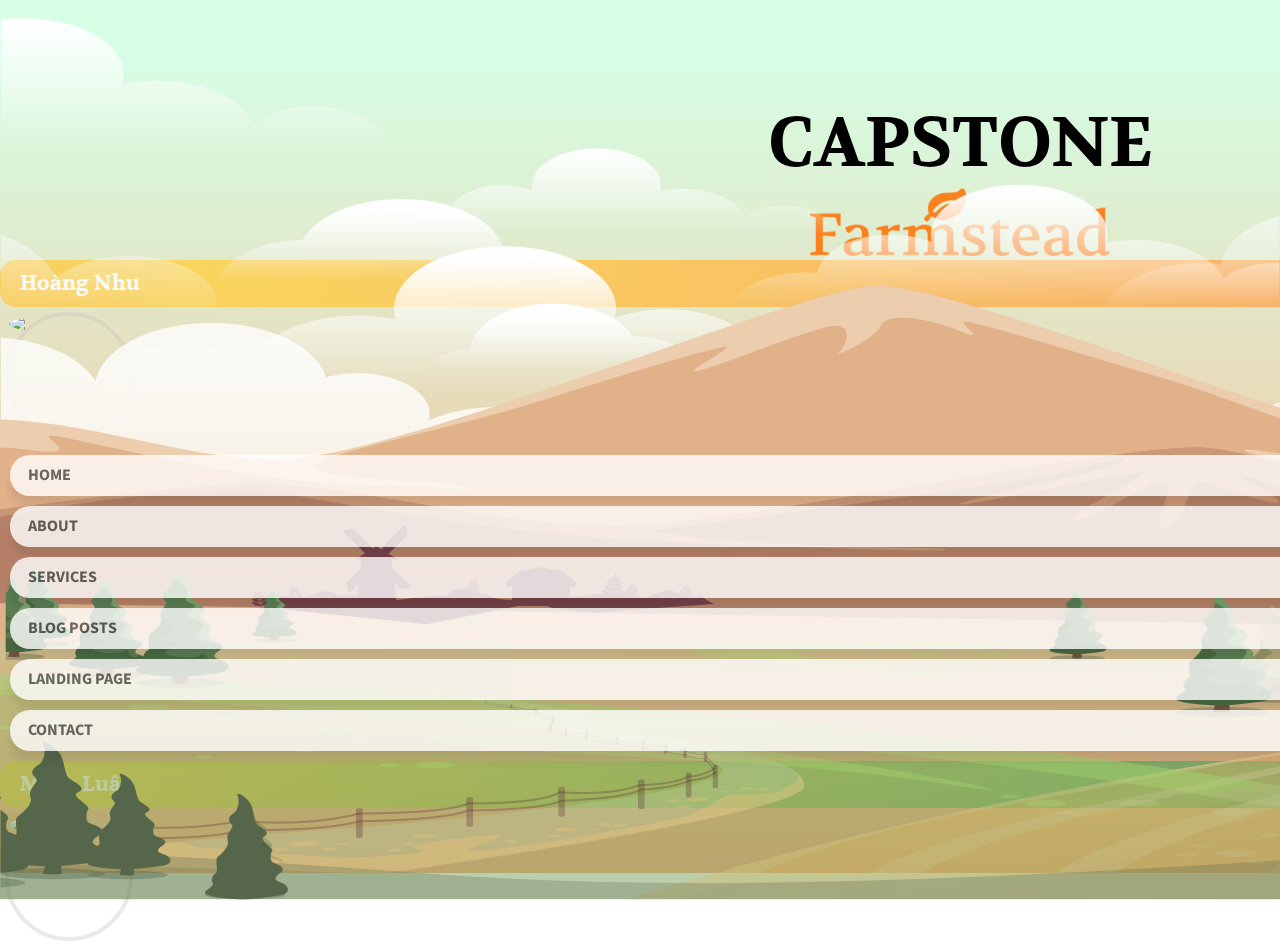
==== index.html @ 267157c0 "add js blog_post" ====
<!DOCTYPE html>
<html lang="en">
  <head>
    <meta charset="UTF-8" />
    <meta http-equiv="X-UA-Compatible" content="IE=edge" />
    <meta name="viewport" content="width=device-width, initial-scale=1.0" />
    <title>farmStead CapStone</title>
    <!-- CSS LIBRARY -->
    <link rel="preconnect" href="https://fonts.googleapis.com" />
    <link rel="preconnect" href="https://fonts.gstatic.com" crossorigin />
    <link
      href="https://fonts.googleapis.com/css2?family=Source+Sans+Pro:wght@300;400;600;700;900&family=Volkhov:ital,wght@0,400;0,700;1,400;1,700&display=swap"
      rel="stylesheet"
    />
    <link
      href="https://fonts.googleapis.com/css2?family=Source+Sans+Pro:wght@300;400;600;700;900&family=Volkhov:ital,wght@0,400;0,700;1,400;1,700&display=swap"
      rel="stylesheet"
    />
    <link
      rel="stylesheet"
      href="https://cdnjs.cloudflare.com/ajax/libs/animate.css/4.1.1/animate.min.css"
    />
    <link
      href="https://cdn.jsdelivr.net/npm/bootstrap@5.1.3/dist/css/bootstrap.min.css"
      rel="stylesheet"
      integrity="sha384-1BmE4kWBq78iYhFldvKuhfTAU6auU8tT94WrHftjDbrCEXSU1oBoqyl2QvZ6jIW3"
      crossorigin="anonymous"
    />
    <link
      rel="stylesheet"
      href="https://cdnjs.cloudflare.com/ajax/libs/font-awesome/6.1.1/css/all.min.css"
    />
    <!--END CSS LIBRARY -->
    <!-- CSS SRC -->
    <link rel="stylesheet" href="./src/css/base.css" />
    <link rel="stylesheet" href="./src/css/animate.css" />
    <link rel="stylesheet" href="./src/css/page_css/index.css" /> 
    <!--END CSS SRC -->
  </head>

  <body>
    <div class="body__background">
      <img
        class="welcome_grass animate__animated animate__fadeInUp"
        src="./src/img/welcome-page/grass.png"
        alt=""
      />
      <img
        class="welcome_tree animate__animated animate__fadeInUp animate__delay-1s"
        src="./src/img/welcome-page/tree.png"
        alt=""
      />
      <img
        class="welcome_farm_windmill"
        src="./src/img/welcome-page/farm_windmill.png"
        alt=""
      />
      <img
        class="welcome_windmill_fan"
        src="./src/img/welcome-page/windmill_fan.png"
        alt=""
      />
      <img
        class="welcome_mountain animate__animated animate__fadeInUp animate__delay-1s"
        src="./src/img/welcome-page/mountain.png"
        alt=""
      />
      <img
        class="welcome_cloud_left"
        src="./src/img/welcome-page/cloud_left.png"
        alt=""
      />
      <img
        class="welcome_cloud_right"
        src="./src/img/welcome-page/cloud_right.png"
        alt=""
      />

      <div class="container container_welcome">
        <div class="title_welcome">
          <h1 class="text-success">CAPSTONE</h1>
          <img src="./src/img/farmstead_logo.png" alt="" width="300px" />
        </div>
      </div>
      <div class="content_creator">
        <div
          class="container d-flex justify-content-between align-content-center mt-5"
        >
          <div class="nhu_content_creator text-center">
            <h3>Hoàng Nhu</h3>
            <a href="https://www.facebook.com/TranHoangNhu1997/" class="circle">
              <img
                height="120"
                width="120"
                src="https://scontent.fsgn5-15.fna.fbcdn.net/v/t39.30808-1/281866183_2297735823701368_128631764419676793_n.jpg?stp=dst-jpg_p200x200&_nc_cat=111&ccb=1-7&_nc_sid=7206a8&_nc_ohc=5z90SJsRF08AX_Wp9VA&_nc_ht=scontent.fsgn5-15.fna&oh=00_AT83RjmLSuMyftQarzC0eayEMrL19-7dZuslKWHy_wCPkQ&oe=62C7583B"
                alt="Hoang Nhu"
              />
            </a>
          </div>

          <div class="nav_FarmStead">
            <ul class="wrapper d-inline-flex list-unstyled pt-5 mt-3">
              <li class="icon create_by_nhu">
                <span class="tooltip">Created by nhu</span>
                <span><a href="./src/page/home.html">HOME</a></span>
              </li>
              <li class="icon create_by_nhu">
                <span class="tooltip">Created by nhu</span>
                <span><a href="./src/page/about.html">ABOUT</a></span>
              </li>
              <li class="icon create_by_nhu">
                <span class="tooltip">Created by nhu</span>
                <span><a href="./src/page/services.html">SERVICES</a></span>
              </li>
              <li class="icon create_by_luan">
                <span class="tooltip fixtooltip">Created by Luan</span>
                <span><a href="./src/page/blog_posts.html">BLOG POSTS</a></span>
              </li>
              <li class="icon create_by_luan">
                <span class="tooltip fixtooltip">Created by Luan</span>
                <span
                  ><a href="./src/page/landing_page.html">LANDING PAGE</a></span
                >
              </li>
              <li class="icon create_by_luan">
                <span class="tooltip">Created by Luan</span>
                <span><a href="./src/page/contact.html">CONTACT</a></span>
              </li>
            </ul>
          </div>
          <div class="luan_content_creator text-center">
            <h3>Minh Luân</h3>
            <a
              href="https://www.facebook.com/thanhthien.thattha/"
              class="circle"
            >
              <img
                height="120"
                width="120"
                src="https://img.nhandan.com.vn/Files/Images/2020/07/26/giai_ba_dong_vat-1595747791210.jpg"
                alt="Minh Luan"
              />
            </a>
          </div>
        </div>
      </div>
    </div>
  </body>
</html>
---- src/css/base.css ----
* {
  margin: 0;
  padding: 0;
  box-sizing: border-box;
}
h1,
h2,
h3,
h4,
h5 {
  font-family: "Volkhov", serif;
}

p,
a {
  font-family: "Source Sans Pro", sans-serif;
}
a{
  text-decoration: none;
}
.small-title {
  color: #fb811e;
  font-size: 22px;
}
.large-title {
  font-size: 40px;
  line-height: 50px;
  font-weight: 600;
  color: #060606;
}
.p-paragraph {
  font-size: 17px;
  line-height: 27px;
  color: #707070;
}
.btn-style {
  font-size: 16px;
  line-height: 26px;
  text-transform: uppercase;
  padding: 12px 30px;
  font-weight: 600;
  background: #fb811e;
  border: none;
  color: #fff;
  border-radius: 30px;
}
.btn-style:hover {
  background: #009f4d;
  color: #ffffff;
}
.img-responsive {
  max-width: 100%;
  display: block;
  border-radius: 8px;
  width: 100%;
}
---- src/css/page_css/index.css ----
/* BACKGROUND-ANIMATION */
body
{
  overflow: hidden;
}
.body__background {
  background: url(../../img/welcome-page/bg-gradient.png);
  background-repeat: no-repeat;
  background-size: cover;
  width: 1920px;
  height: 97vh;
  z-index: 1;
}
.welcome_grass,
.welcome_tree,
.welcome_farm_windmill,
.welcome_windmill_fan,
.welcome_mountain,
.welcome_cloud_left,
.welcome_cloud_right {
  position: absolute;
}
.welcome_grass {
  left: 0vh;
  bottom: 0;
  z-index: 3;
}
.welcome_tree {
  left: 0;
  bottom: 0;
  z-index: 7;
  width: 1920px;
}
.welcome_farm_windmill {
  left: 251px;
  bottom: 270px;
  z-index: 6;
}
.welcome_windmill_fan {
  left: 343px;
  bottom: 307px;
  z-index: 5;
  animation: spin 1.5s linear infinite;
  animation-delay: 2s;
}
.welcome_mountain {
  left: 0;
  bottom: 221px;
  z-index: 3;
}
.welcome_cloud_left {
  left: 0;
  bottom: 146px;
  z-index: 2;
  animation: cloud_left 3s linear infinite;
  animation-delay: 2s;
}
.welcome_cloud_right {
  right: 0;
  bottom: 96px;
  z-index: 2;
  animation: cloud_right 3s linear infinite;
  animation-delay: 2s;
}
/* END-BACKGROUND-ANIMATION */
.container_welcome {
  padding-top: 50px;
  z-index: 9;
}
.title_welcome {
  width: 90%;
  margin: 0 auto;
  text-align: center;
  padding-top: 50px;
}
.title_welcome h1 {
  font-weight: 800;
  font-size: 70px;
}
/* CONTENT-CREATOR */
.nhu_content_creator,
.luan_content_creator {
  z-index: 10;
}
.content_creator h3 {
  color: #111222;
  font-size: 1.3em;
  font-weight: 900;
  padding: 10px 20px;
  color: #fff;
  border-radius: 15px;
  opacity: 0.8;
}
.content_creator .nhu_content_creator h3 {
  background-image: radial-gradient(
    circle farthest-corner at 10% 20%,
    rgba(255, 209, 67, 1) 0%,
    rgba(255, 145, 83, 1) 90%
  );
}
.content_creator .luan_content_creator h3 {
  background-image: linear-gradient(132deg, #f4d03f 0%, #16a085 100%);
}
.content_creator a {
  color: RoyalBlue;
  font-weight: normal;
  text-decoration: none;
}
.content_creator a:hover {
  color: CornflowerBlue;
}

/* Circle Avatar Styles */

.content_creator .circle {
  line-height: 0; /* remove line-height */
  display: inline-block; /* circle wraps image */
  margin: 5px;
  border: 4px solid rgba(200, 200, 200, 0.4);
  border-radius: 50%; /* relative value */
  /*box-shadow: 0px 0px 5px rgba(0,0,0,0.4);*/
  transition: linear 0.25s;
  height: 128px;
  width: 128px;
}
.content_creator .circle img {
  border-radius: 50%; /* relative value for
				   adjustable image size */
}
.content_creator .circle:hover {
  transition: ease-out 0.2s;
  border: 4px solid rgba(0, 0, 0, 0.2);
  transition: ease-out 0.2s;
  background-color: #d9afd9;
  background-image: linear-gradient(0deg, #d9afd9 0%, #97d9e1 100%);
  opacity: 0.9;
}
/* End Circle Avatar Styles */
/* END-CONTENT-CREATOR */
.content_creator a.circle {
  color: transparent;
}
/* NAV-FARMSTEAD */
.nav_FarmStead .wrapper li {
  z-index: 10;
  font-family: 'Source Sans Pro', sans-serif;
}
.wrapper .icon {
  position: relative;
  background: #ffffff;
  border-radius: 20px;
  padding: 8px 18px;
  margin: 10px;
  font-size: 16px;
  opacity: .8;
  line-height: 25px;
  box-shadow: 0 10px 10px rgba(0, 0, 0, 0.1);
  cursor: pointer;
  transition: all 0.2s cubic-bezier(0.68, -0.55, 0.265, 1.55);
}
.wrapper .icon a{
 text-decoration: none;
 font-weight: bold;
 color: rgb(81, 81, 81);
}
.wrapper .tooltip {
  position: absolute;
  top: 0;
  left: -10%;
  width: auto;
  font-size: 16px;
  background: #ffffff;
  color: #ffffff;
  padding: 7px 20px;
  box-shadow: 0 10px 10px rgba(0, 0, 0, 0.1);
  opacity: 0;
  pointer-events: none;
  transition: all 0.3s cubic-bezier(0.68, -0.55, 0.265, 1.55);
}

.wrapper .tooltip::before {
  position: absolute;
  content: "";
  height: 10px;
  width: 10px;
  background: #ffffff;
  bottom: -5px;
  left: 50%;
  transform: translate(-50%) rotate(45deg);
  transition: all 0.3s cubic-bezier(0.68, -0.55, 0.265, 1.55);
}

.wrapper .icon:hover .tooltip {
  top: -70px;
  opacity: 1;
  visibility: visible;
  pointer-events: auto;
  border-radius: 10px;
}
.wrapper .icon:hover span,
.wrapper .icon:hover .tooltip {
  text-shadow: 0px -1px 0px rgba(0, 0, 0, 0.1);
}

.wrapper .create_by_nhu:hover,
.wrapper .create_by_nhu:hover a,
.wrapper .create_by_nhu:hover .tooltip,
.wrapper .create_by_nhu:hover .tooltip::before {
  background-image: radial-gradient(
  circle farthest-corner at 10% 20%,
  rgba(255, 209, 67, 1) 0%,
  rgba(255, 145, 83, 1) 90%
);
  color: #ffffff;
}

.wrapper .create_by_luan:hover,
.wrapper .create_by_luan:hover a,
.wrapper .create_by_luan:hover .tooltip,
.wrapper .create_by_luan:hover .tooltip::before {
  background-image: linear-gradient(132deg, #f4d03f 0%, #16a085 100%);
  color: #ffffff;
}
/* END-NAV-FARMSTEAD */
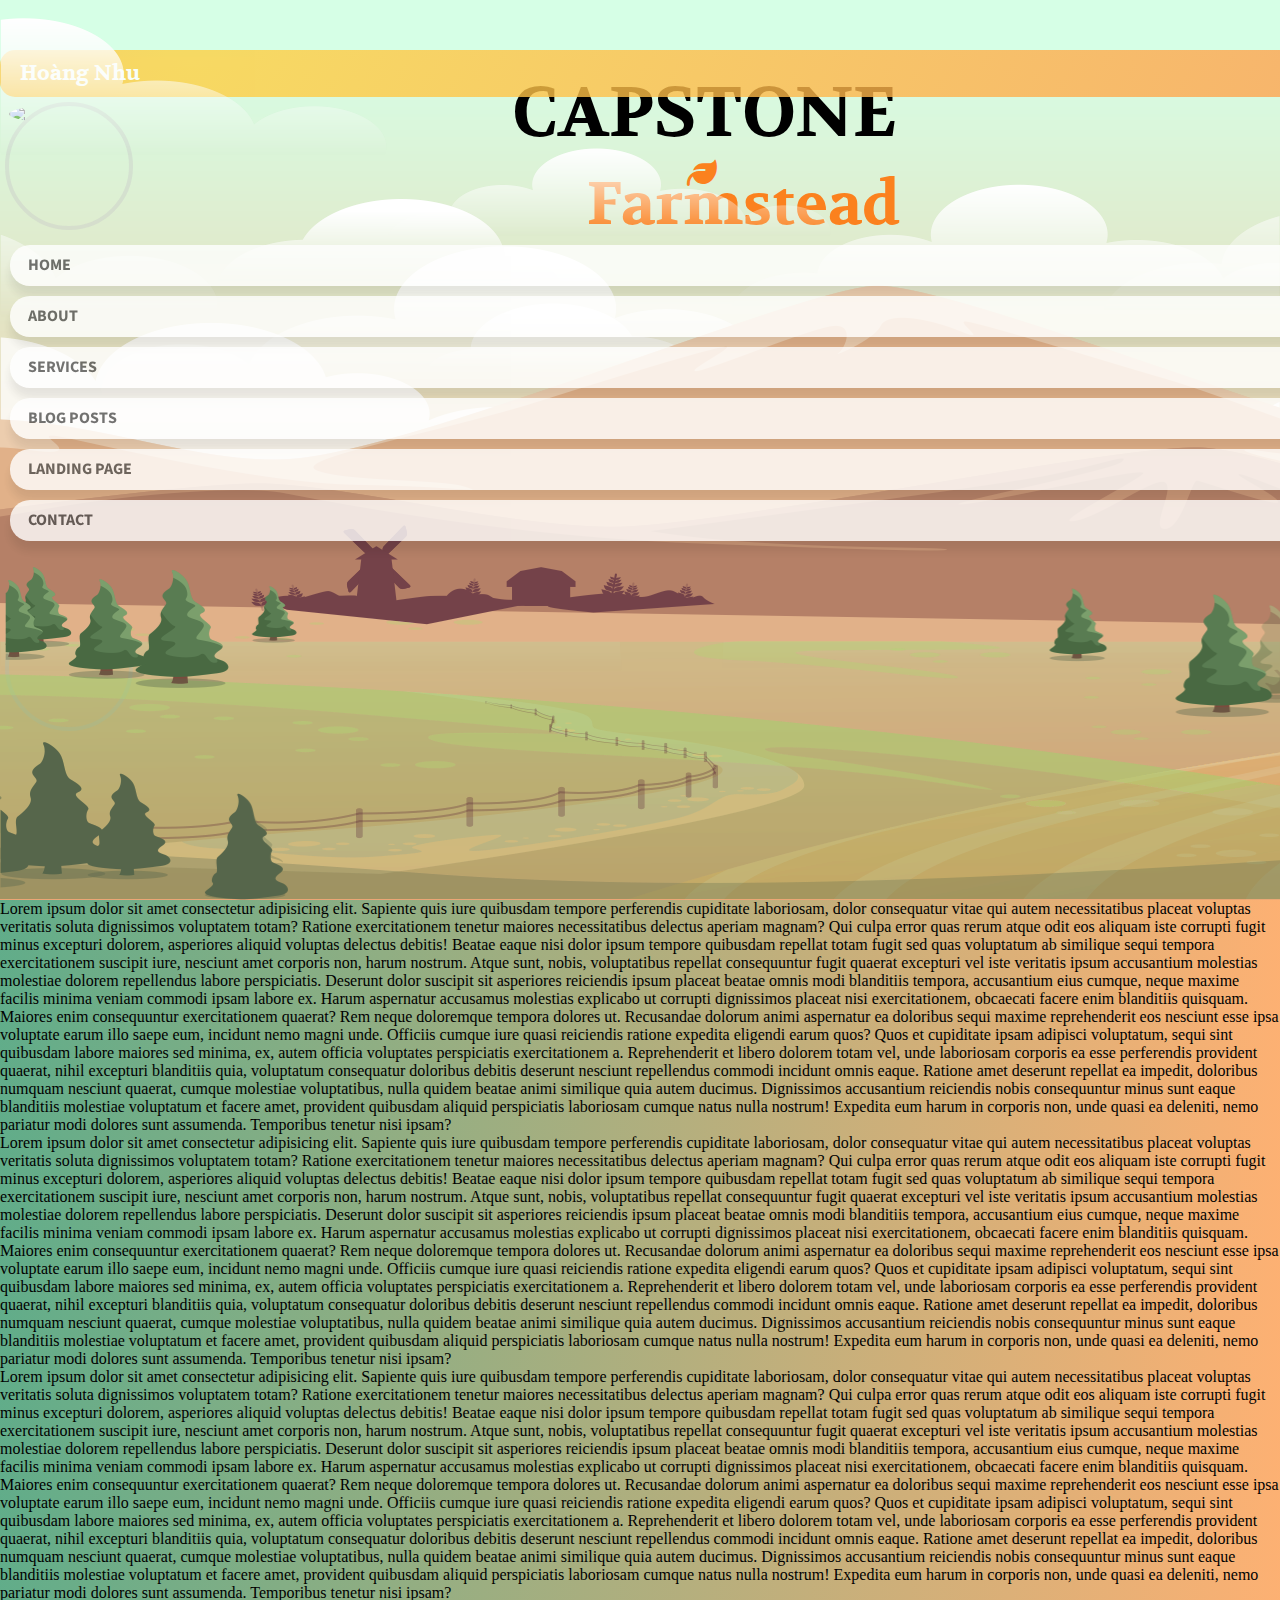
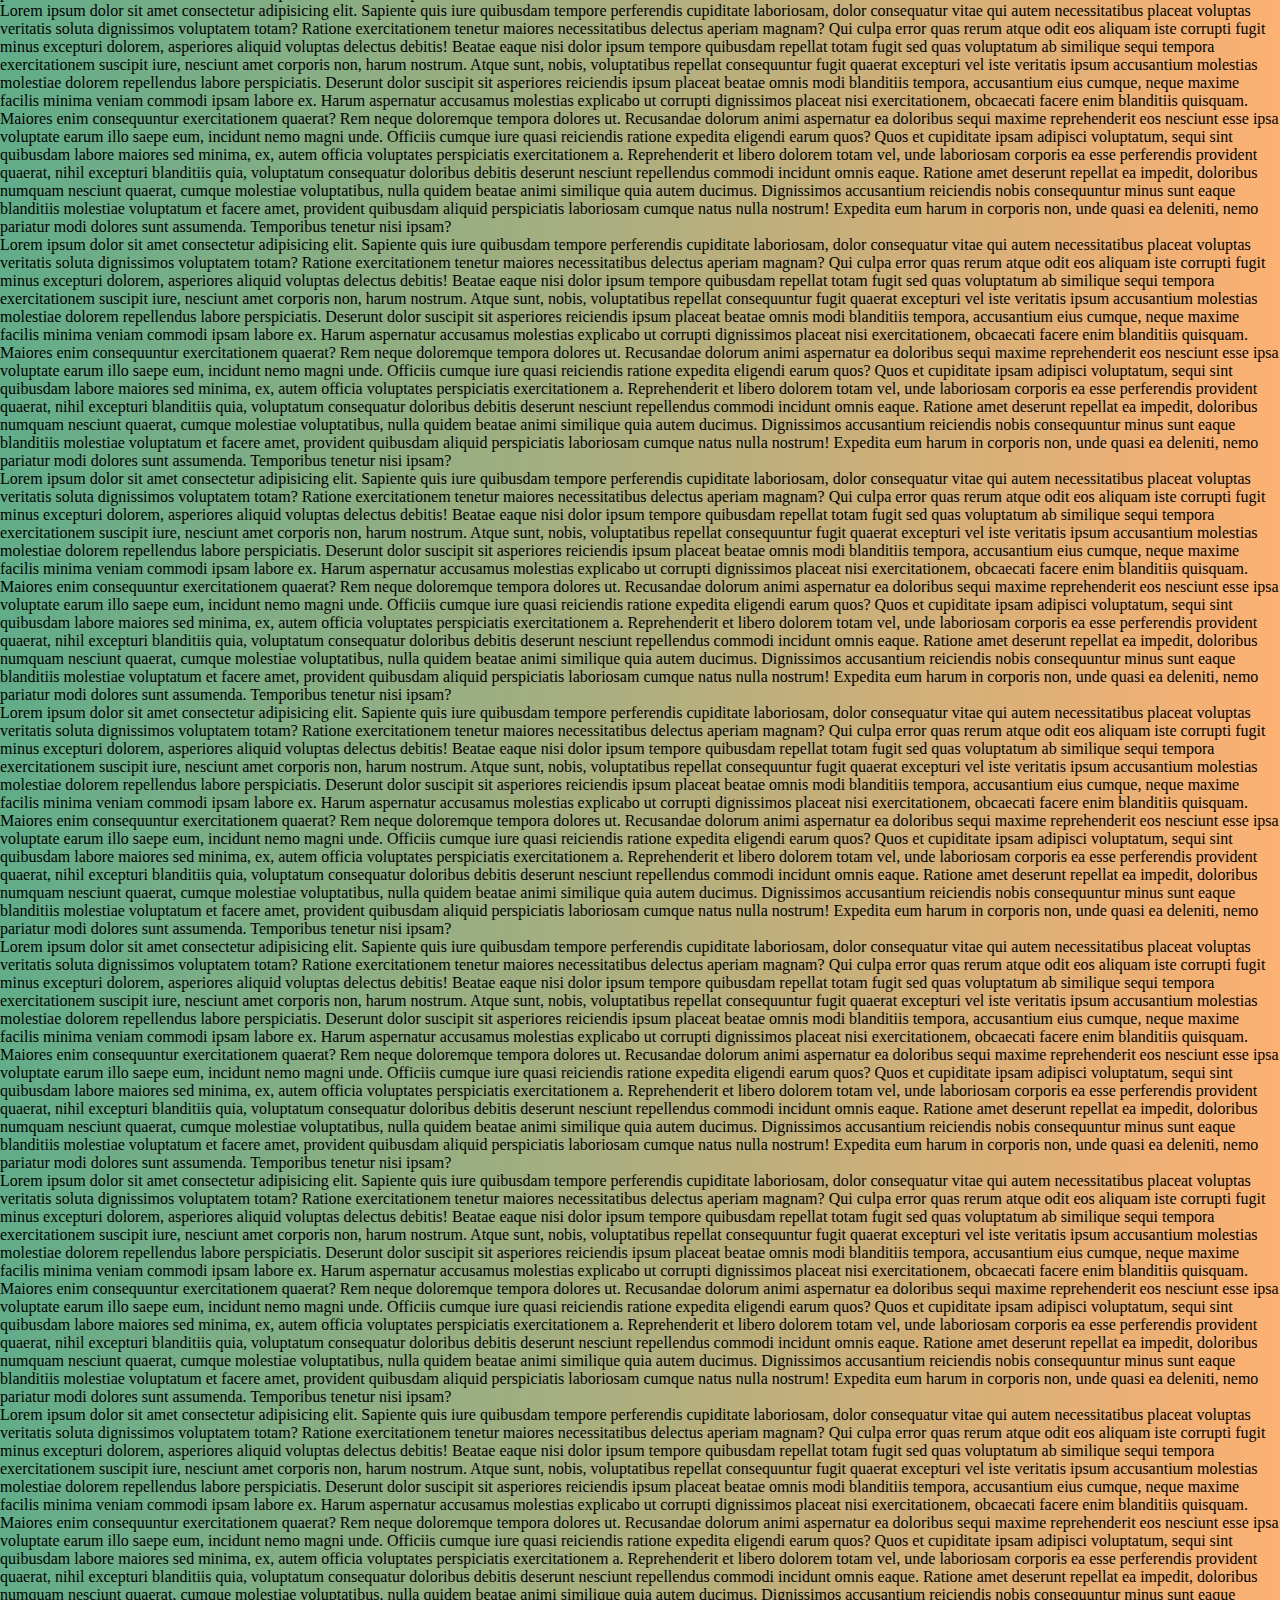
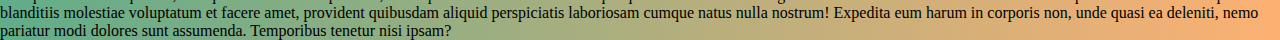
==== commit 2d4ab1fd: "code animation index" ====
--- a/index.html
+++ b/index.html
@@ -1,149 +1,353 @@
 <!DOCTYPE html>
 <html lang="en">
-  <head>
-    <meta charset="UTF-8" />
-    <meta http-equiv="X-UA-Compatible" content="IE=edge" />
-    <meta name="viewport" content="width=device-width, initial-scale=1.0" />
-    <title>farmStead CapStone</title>
-    <!-- CSS LIBRARY -->
-    <link rel="preconnect" href="https://fonts.googleapis.com" />
-    <link rel="preconnect" href="https://fonts.gstatic.com" crossorigin />
-    <link
-      href="https://fonts.googleapis.com/css2?family=Source+Sans+Pro:wght@300;400;600;700;900&family=Volkhov:ital,wght@0,400;0,700;1,400;1,700&display=swap"
-      rel="stylesheet"
-    />
-    <link
-      href="https://fonts.googleapis.com/css2?family=Source+Sans+Pro:wght@300;400;600;700;900&family=Volkhov:ital,wght@0,400;0,700;1,400;1,700&display=swap"
-      rel="stylesheet"
-    />
-    <link
-      rel="stylesheet"
-      href="https://cdnjs.cloudflare.com/ajax/libs/animate.css/4.1.1/animate.min.css"
-    />
-    <link
-      href="https://cdn.jsdelivr.net/npm/bootstrap@5.1.3/dist/css/bootstrap.min.css"
-      rel="stylesheet"
-      integrity="sha384-1BmE4kWBq78iYhFldvKuhfTAU6auU8tT94WrHftjDbrCEXSU1oBoqyl2QvZ6jIW3"
-      crossorigin="anonymous"
-    />
-    <link
-      rel="stylesheet"
-      href="https://cdnjs.cloudflare.com/ajax/libs/font-awesome/6.1.1/css/all.min.css"
-    />
-    <!--END CSS LIBRARY -->
-    <!-- CSS SRC -->
-    <link rel="stylesheet" href="./src/css/base.css" />
-    <link rel="stylesheet" href="./src/css/animate.css" />
-    <link rel="stylesheet" href="./src/css/page_css/index.css" /> 
-    <!--END CSS SRC -->
-  </head>
-
-  <body>
-    <div class="body__background">
-      <img
-        class="welcome_grass animate__animated animate__fadeInUp"
-        src="./src/img/welcome-page/grass.png"
-        alt=""
-      />
-      <img
-        class="welcome_tree animate__animated animate__fadeInUp animate__delay-1s"
-        src="./src/img/welcome-page/tree.png"
-        alt=""
-      />
-      <img
-        class="welcome_farm_windmill"
-        src="./src/img/welcome-page/farm_windmill.png"
-        alt=""
-      />
-      <img
-        class="welcome_windmill_fan"
-        src="./src/img/welcome-page/windmill_fan.png"
-        alt=""
-      />
-      <img
-        class="welcome_mountain animate__animated animate__fadeInUp animate__delay-1s"
-        src="./src/img/welcome-page/mountain.png"
-        alt=""
-      />
-      <img
-        class="welcome_cloud_left"
-        src="./src/img/welcome-page/cloud_left.png"
-        alt=""
-      />
-      <img
-        class="welcome_cloud_right"
-        src="./src/img/welcome-page/cloud_right.png"
-        alt=""
-      />
-
-      <div class="container container_welcome">
-        <div class="title_welcome">
-          <h1 class="text-success">CAPSTONE</h1>
-          <img src="./src/img/farmstead_logo.png" alt="" width="300px" />
+
+<head>
+  <meta charset="UTF-8" />
+  <meta http-equiv="X-UA-Compatible" content="IE=edge" />
+  <meta name="viewport" content="width=device-width, initial-scale=1.0" />
+  <title>farmStead CapStone</title>
+  <!-- CSS LIBRARY -->
+  <link rel="preconnect" href="https://fonts.googleapis.com" />
+  <link rel="preconnect" href="https://fonts.gstatic.com" crossorigin />
+  <link
+    href="https://fonts.googleapis.com/css2?family=Source+Sans+Pro:wght@300;400;600;700;900&family=Volkhov:ital,wght@0,400;0,700;1,400;1,700&display=swap"
+    rel="stylesheet" />
+  <link
+    href="https://fonts.googleapis.com/css2?family=Source+Sans+Pro:wght@300;400;600;700;900&family=Volkhov:ital,wght@0,400;0,700;1,400;1,700&display=swap"
+    rel="stylesheet" />
+  <link rel="stylesheet" href="https://cdnjs.cloudflare.com/ajax/libs/animate.css/4.1.1/animate.min.css" />
+  <link href="https://cdn.jsdelivr.net/npm/bootstrap@5.1.3/dist/css/bootstrap.min.css" rel="stylesheet"
+    integrity="sha384-1BmE4kWBq78iYhFldvKuhfTAU6auU8tT94WrHftjDbrCEXSU1oBoqyl2QvZ6jIW3" crossorigin="anonymous" />
+  <link rel="stylesheet" href="https://cdnjs.cloudflare.com/ajax/libs/font-awesome/6.1.1/css/all.min.css" />
+  <!--END CSS LIBRARY -->
+  <!-- CSS SRC -->
+  <link rel="stylesheet" href="./src/css/base.css" />
+  <link rel="stylesheet" href="./src/css/animate.css" />
+  <link rel="stylesheet" href="./src/css/page_css/index.css" />
+  <!--END CSS SRC -->
+</head>
+
+<body>
+  <div class="body__background">
+    <img class="welcome_grass animate__animated animate__fadeInUp" src="./src/img/welcome-page/grass.png" alt="" />
+    <img class="welcome_tree animate__animated animate__fadeInUp animate__delay-1s"
+      src="./src/img/welcome-page/tree.png" alt="" />
+    <img class="welcome_farm_windmill" src="./src/img/welcome-page/farm_windmill.png" alt="" />
+    <img class="welcome_windmill_fan" src="./src/img/welcome-page/windmill_fan.png" alt="" />
+    <img class="welcome_mountain animate__animated animate__fadeInUp animate__delay-1s"
+      src="./src/img/welcome-page/mountain.png" alt="" />
+    <img class="welcome_cloud_left" src="./src/img/welcome-page/cloud_left.png" alt="" />
+    <img class="welcome_cloud_right" src="./src/img/welcome-page/cloud_right.png" alt="" />
+    <div class="container-fluid">
+      <div class="bird-container bird-container--one">
+        <div class="bird bird--one"></div>
+      </div>
+      
+      <div class="bird-container bird-container--two">
+        <div class="bird bird--two"></div>
+      </div>
+      
+      <div class="bird-container bird-container--three">
+        <div class="bird bird--three"></div>
+      </div>
+      
+      <div class="bird-container bird-container--four">
+        <div class="bird bird--four"></div>
+      </div>
+    </div>
+    <div class="container container_welcome">
+      <div class="title_welcome">
+        <h1 class="text-success">CAPSTONE</h1>
+        <nav class="navbar navbar-expand-lg stroke">
+          <h1>
+            <a class="navbar-brand index-responsive-color d-flex align-items-center"
+              href="https://wp.w3layouts.com/farmstead/">
+              Farmstead <i class="fa fa-leaf" aria-hidden="true"></i> </a>
+          </h1>
+      </div>
+    </div>
+    <div class="content_creator mt-5 pt-5">
+      <div class="container d-flex justify-content-between align-content-center mt-5">
+        <div class="nhu_content_creator text-center">
+          <h3>Hoàng Nhu</h3>
+          <a href="https://www.facebook.com/TranHoangNhu1997/" class="circle">
+            <img height="120" width="120"
+              src="https://scontent.fsgn3-1.fna.fbcdn.net/v/t39.30808-6/281866183_2297735823701368_128631764419676793_n.jpg?_nc_cat=111&ccb=1-7&_nc_sid=09cbfe&_nc_ohc=3ClM0rTJk5sAX9BjRwn&_nc_ht=scontent.fsgn3-1.fna&oh=00_AT_wHp-cDJb-hNVedwatbSl7-VPVDvy_gXyv_Kd_ZMeVRg&oe=62D4527D"
+              alt="Hoang Nhu" />
+          </a>
         </div>
-      </div>
-      <div class="content_creator">
-        <div
-          class="container d-flex justify-content-between align-content-center mt-5"
-        >
-          <div class="nhu_content_creator text-center">
-            <h3>Hoàng Nhu</h3>
-            <a href="https://www.facebook.com/TranHoangNhu1997/" class="circle">
-              <img
-                height="120"
-                width="120"
-                src="https://scontent.fsgn5-15.fna.fbcdn.net/v/t39.30808-1/281866183_2297735823701368_128631764419676793_n.jpg?stp=dst-jpg_p200x200&_nc_cat=111&ccb=1-7&_nc_sid=7206a8&_nc_ohc=5z90SJsRF08AX_Wp9VA&_nc_ht=scontent.fsgn5-15.fna&oh=00_AT83RjmLSuMyftQarzC0eayEMrL19-7dZuslKWHy_wCPkQ&oe=62C7583B"
-                alt="Hoang Nhu"
-              />
-            </a>
-          </div>
-
-          <div class="nav_FarmStead">
-            <ul class="wrapper d-inline-flex list-unstyled pt-5 mt-3">
-              <li class="icon create_by_nhu">
-                <span class="tooltip">Created by nhu</span>
-                <span><a href="./src/page/home.html">HOME</a></span>
-              </li>
-              <li class="icon create_by_nhu">
-                <span class="tooltip">Created by nhu</span>
-                <span><a href="./src/page/about.html">ABOUT</a></span>
-              </li>
-              <li class="icon create_by_nhu">
-                <span class="tooltip">Created by nhu</span>
-                <span><a href="./src/page/services.html">SERVICES</a></span>
-              </li>
-              <li class="icon create_by_luan">
-                <span class="tooltip fixtooltip">Created by Luan</span>
-                <span><a href="./src/page/blog_posts.html">BLOG POSTS</a></span>
-              </li>
-              <li class="icon create_by_luan">
-                <span class="tooltip fixtooltip">Created by Luan</span>
-                <span
-                  ><a href="./src/page/landing_page.html">LANDING PAGE</a></span
-                >
-              </li>
-              <li class="icon create_by_luan">
-                <span class="tooltip">Created by Luan</span>
-                <span><a href="./src/page/contact.html">CONTACT</a></span>
-              </li>
-            </ul>
-          </div>
-          <div class="luan_content_creator text-center">
-            <h3>Minh Luân</h3>
-            <a
-              href="https://www.facebook.com/thanhthien.thattha/"
-              class="circle"
-            >
-              <img
-                height="120"
-                width="120"
-                src="https://img.nhandan.com.vn/Files/Images/2020/07/26/giai_ba_dong_vat-1595747791210.jpg"
-                alt="Minh Luan"
-              />
-            </a>
-          </div>
+
+        <div class="nav_FarmStead">
+          <ul class="wrapper d-inline-flex list-unstyled pt-5 mt-3">
+            <li class="icon create_by_nhu">
+              <span class="tooltip">Created by nhu</span>
+              <span><a href="./src/page/home.html">HOME</a></span>
+            </li>
+            <li class="icon create_by_nhu">
+              <span class="tooltip">Created by nhu</span>
+              <span><a href="./src/page/about.html">ABOUT</a></span>
+            </li>
+            <li class="icon create_by_nhu">
+              <span class="tooltip">Created by nhu</span>
+              <span><a href="./src/page/services.html">SERVICES</a></span>
+            </li>
+            <li class="icon create_by_luan">
+              <span class="tooltip fixtooltip">Created by Luan</span>
+              <span><a href="./src/page/blog_posts.html">BLOG POSTS</a></span>
+            </li>
+            <li class="icon create_by_luan">
+              <span class="tooltip fixtooltip">Created by Luan</span>
+              <span><a href="./src/page/landing_page.html">LANDING PAGE</a></span>
+            </li>
+            <li class="icon create_by_luan">
+              <span class="tooltip">Created by Luan</span>
+              <span><a href="./src/page/contact.html">CONTACT</a></span>
+            </li>
+          </ul>
         </div>
+        <div class="luan_content_creator text-center">
+          <h3>Minh Luân</h3>
+          <a href="https://www.facebook.com/thanhthien.thattha/" class="circle">
+            <img height="120" width="120"
+              src="https://img.nhandan.com.vn/Files/Images/2020/07/26/giai_ba_dong_vat-1595747791210.jpg"
+              alt="Minh Luan" />
+          </a>
+        </div>
       </div>
     </div>
-  </body>
-</html>
+  </div>
+  <div class="container py-5">
+    Lorem ipsum dolor sit amet consectetur adipisicing elit. Sapiente quis iure quibusdam tempore perferendis cupiditate
+    laboriosam, dolor consequatur vitae qui autem necessitatibus placeat voluptas veritatis soluta dignissimos
+    voluptatem totam? Ratione exercitationem tenetur maiores necessitatibus delectus aperiam magnam? Qui culpa error
+    quas rerum atque odit eos aliquam iste corrupti fugit minus excepturi dolorem, asperiores aliquid voluptas delectus
+    debitis! Beatae eaque nisi dolor ipsum tempore quibusdam repellat totam fugit sed quas voluptatum ab similique sequi
+    tempora exercitationem suscipit iure, nesciunt amet corporis non, harum nostrum. Atque sunt, nobis, voluptatibus
+    repellat consequuntur fugit quaerat excepturi vel iste veritatis ipsum accusantium molestias molestiae dolorem
+    repellendus labore perspiciatis. Deserunt dolor suscipit sit asperiores reiciendis ipsum placeat beatae omnis modi
+    blanditiis tempora, accusantium eius cumque, neque maxime facilis minima veniam commodi ipsam labore ex. Harum
+    aspernatur accusamus molestias explicabo ut corrupti dignissimos placeat nisi exercitationem, obcaecati facere enim
+    blanditiis quisquam. Maiores enim consequuntur exercitationem quaerat? Rem neque doloremque tempora dolores ut.
+    Recusandae dolorum animi aspernatur ea doloribus sequi maxime reprehenderit eos nesciunt esse ipsa voluptate earum
+    illo saepe eum, incidunt nemo magni unde. Officiis cumque iure quasi reiciendis ratione expedita eligendi earum
+    quos? Quos et cupiditate ipsam adipisci voluptatum, sequi sint quibusdam labore maiores sed minima, ex, autem
+    officia voluptates perspiciatis exercitationem a. Reprehenderit et libero dolorem totam vel, unde laboriosam
+    corporis ea esse perferendis provident quaerat, nihil excepturi blanditiis quia, voluptatum consequatur doloribus
+    debitis deserunt nesciunt repellendus commodi incidunt omnis eaque. Ratione amet deserunt repellat ea impedit,
+    doloribus numquam nesciunt quaerat, cumque molestiae voluptatibus, nulla quidem beatae animi similique quia autem
+    ducimus. Dignissimos accusantium reiciendis nobis consequuntur minus sunt eaque blanditiis molestiae voluptatum et
+    facere amet, provident quibusdam aliquid perspiciatis laboriosam cumque natus nulla nostrum! Expedita eum harum in
+    corporis non, unde quasi ea deleniti, nemo pariatur modi dolores sunt assumenda. Temporibus tenetur nisi ipsam?
+  </div>
+  <div class="container py-5">
+    Lorem ipsum dolor sit amet consectetur adipisicing elit. Sapiente quis iure quibusdam tempore perferendis cupiditate
+    laboriosam, dolor consequatur vitae qui autem necessitatibus placeat voluptas veritatis soluta dignissimos
+    voluptatem totam? Ratione exercitationem tenetur maiores necessitatibus delectus aperiam magnam? Qui culpa error
+    quas rerum atque odit eos aliquam iste corrupti fugit minus excepturi dolorem, asperiores aliquid voluptas delectus
+    debitis! Beatae eaque nisi dolor ipsum tempore quibusdam repellat totam fugit sed quas voluptatum ab similique sequi
+    tempora exercitationem suscipit iure, nesciunt amet corporis non, harum nostrum. Atque sunt, nobis, voluptatibus
+    repellat consequuntur fugit quaerat excepturi vel iste veritatis ipsum accusantium molestias molestiae dolorem
+    repellendus labore perspiciatis. Deserunt dolor suscipit sit asperiores reiciendis ipsum placeat beatae omnis modi
+    blanditiis tempora, accusantium eius cumque, neque maxime facilis minima veniam commodi ipsam labore ex. Harum
+    aspernatur accusamus molestias explicabo ut corrupti dignissimos placeat nisi exercitationem, obcaecati facere enim
+    blanditiis quisquam. Maiores enim consequuntur exercitationem quaerat? Rem neque doloremque tempora dolores ut.
+    Recusandae dolorum animi aspernatur ea doloribus sequi maxime reprehenderit eos nesciunt esse ipsa voluptate earum
+    illo saepe eum, incidunt nemo magni unde. Officiis cumque iure quasi reiciendis ratione expedita eligendi earum
+    quos? Quos et cupiditate ipsam adipisci voluptatum, sequi sint quibusdam labore maiores sed minima, ex, autem
+    officia voluptates perspiciatis exercitationem a. Reprehenderit et libero dolorem totam vel, unde laboriosam
+    corporis ea esse perferendis provident quaerat, nihil excepturi blanditiis quia, voluptatum consequatur doloribus
+    debitis deserunt nesciunt repellendus commodi incidunt omnis eaque. Ratione amet deserunt repellat ea impedit,
+    doloribus numquam nesciunt quaerat, cumque molestiae voluptatibus, nulla quidem beatae animi similique quia autem
+    ducimus. Dignissimos accusantium reiciendis nobis consequuntur minus sunt eaque blanditiis molestiae voluptatum et
+    facere amet, provident quibusdam aliquid perspiciatis laboriosam cumque natus nulla nostrum! Expedita eum harum in
+    corporis non, unde quasi ea deleniti, nemo pariatur modi dolores sunt assumenda. Temporibus tenetur nisi ipsam?
+  </div>
+  <div class="container py-5">
+    Lorem ipsum dolor sit amet consectetur adipisicing elit. Sapiente quis iure quibusdam tempore perferendis cupiditate
+    laboriosam, dolor consequatur vitae qui autem necessitatibus placeat voluptas veritatis soluta dignissimos
+    voluptatem totam? Ratione exercitationem tenetur maiores necessitatibus delectus aperiam magnam? Qui culpa error
+    quas rerum atque odit eos aliquam iste corrupti fugit minus excepturi dolorem, asperiores aliquid voluptas delectus
+    debitis! Beatae eaque nisi dolor ipsum tempore quibusdam repellat totam fugit sed quas voluptatum ab similique sequi
+    tempora exercitationem suscipit iure, nesciunt amet corporis non, harum nostrum. Atque sunt, nobis, voluptatibus
+    repellat consequuntur fugit quaerat excepturi vel iste veritatis ipsum accusantium molestias molestiae dolorem
+    repellendus labore perspiciatis. Deserunt dolor suscipit sit asperiores reiciendis ipsum placeat beatae omnis modi
+    blanditiis tempora, accusantium eius cumque, neque maxime facilis minima veniam commodi ipsam labore ex. Harum
+    aspernatur accusamus molestias explicabo ut corrupti dignissimos placeat nisi exercitationem, obcaecati facere enim
+    blanditiis quisquam. Maiores enim consequuntur exercitationem quaerat? Rem neque doloremque tempora dolores ut.
+    Recusandae dolorum animi aspernatur ea doloribus sequi maxime reprehenderit eos nesciunt esse ipsa voluptate earum
+    illo saepe eum, incidunt nemo magni unde. Officiis cumque iure quasi reiciendis ratione expedita eligendi earum
+    quos? Quos et cupiditate ipsam adipisci voluptatum, sequi sint quibusdam labore maiores sed minima, ex, autem
+    officia voluptates perspiciatis exercitationem a. Reprehenderit et libero dolorem totam vel, unde laboriosam
+    corporis ea esse perferendis provident quaerat, nihil excepturi blanditiis quia, voluptatum consequatur doloribus
+    debitis deserunt nesciunt repellendus commodi incidunt omnis eaque. Ratione amet deserunt repellat ea impedit,
+    doloribus numquam nesciunt quaerat, cumque molestiae voluptatibus, nulla quidem beatae animi similique quia autem
+    ducimus. Dignissimos accusantium reiciendis nobis consequuntur minus sunt eaque blanditiis molestiae voluptatum et
+    facere amet, provident quibusdam aliquid perspiciatis laboriosam cumque natus nulla nostrum! Expedita eum harum in
+    corporis non, unde quasi ea deleniti, nemo pariatur modi dolores sunt assumenda. Temporibus tenetur nisi ipsam?
+  </div>
+  <div class="container py-5">
+    Lorem ipsum dolor sit amet consectetur adipisicing elit. Sapiente quis iure quibusdam tempore perferendis cupiditate
+    laboriosam, dolor consequatur vitae qui autem necessitatibus placeat voluptas veritatis soluta dignissimos
+    voluptatem totam? Ratione exercitationem tenetur maiores necessitatibus delectus aperiam magnam? Qui culpa error
+    quas rerum atque odit eos aliquam iste corrupti fugit minus excepturi dolorem, asperiores aliquid voluptas delectus
+    debitis! Beatae eaque nisi dolor ipsum tempore quibusdam repellat totam fugit sed quas voluptatum ab similique sequi
+    tempora exercitationem suscipit iure, nesciunt amet corporis non, harum nostrum. Atque sunt, nobis, voluptatibus
+    repellat consequuntur fugit quaerat excepturi vel iste veritatis ipsum accusantium molestias molestiae dolorem
+    repellendus labore perspiciatis. Deserunt dolor suscipit sit asperiores reiciendis ipsum placeat beatae omnis modi
+    blanditiis tempora, accusantium eius cumque, neque maxime facilis minima veniam commodi ipsam labore ex. Harum
+    aspernatur accusamus molestias explicabo ut corrupti dignissimos placeat nisi exercitationem, obcaecati facere enim
+    blanditiis quisquam. Maiores enim consequuntur exercitationem quaerat? Rem neque doloremque tempora dolores ut.
+    Recusandae dolorum animi aspernatur ea doloribus sequi maxime reprehenderit eos nesciunt esse ipsa voluptate earum
+    illo saepe eum, incidunt nemo magni unde. Officiis cumque iure quasi reiciendis ratione expedita eligendi earum
+    quos? Quos et cupiditate ipsam adipisci voluptatum, sequi sint quibusdam labore maiores sed minima, ex, autem
+    officia voluptates perspiciatis exercitationem a. Reprehenderit et libero dolorem totam vel, unde laboriosam
+    corporis ea esse perferendis provident quaerat, nihil excepturi blanditiis quia, voluptatum consequatur doloribus
+    debitis deserunt nesciunt repellendus commodi incidunt omnis eaque. Ratione amet deserunt repellat ea impedit,
+    doloribus numquam nesciunt quaerat, cumque molestiae voluptatibus, nulla quidem beatae animi similique quia autem
+    ducimus. Dignissimos accusantium reiciendis nobis consequuntur minus sunt eaque blanditiis molestiae voluptatum et
+    facere amet, provident quibusdam aliquid perspiciatis laboriosam cumque natus nulla nostrum! Expedita eum harum in
+    corporis non, unde quasi ea deleniti, nemo pariatur modi dolores sunt assumenda. Temporibus tenetur nisi ipsam?
+  </div>
+  <div class="container py-5">
+    Lorem ipsum dolor sit amet consectetur adipisicing elit. Sapiente quis iure quibusdam tempore perferendis cupiditate
+    laboriosam, dolor consequatur vitae qui autem necessitatibus placeat voluptas veritatis soluta dignissimos
+    voluptatem totam? Ratione exercitationem tenetur maiores necessitatibus delectus aperiam magnam? Qui culpa error
+    quas rerum atque odit eos aliquam iste corrupti fugit minus excepturi dolorem, asperiores aliquid voluptas delectus
+    debitis! Beatae eaque nisi dolor ipsum tempore quibusdam repellat totam fugit sed quas voluptatum ab similique sequi
+    tempora exercitationem suscipit iure, nesciunt amet corporis non, harum nostrum. Atque sunt, nobis, voluptatibus
+    repellat consequuntur fugit quaerat excepturi vel iste veritatis ipsum accusantium molestias molestiae dolorem
+    repellendus labore perspiciatis. Deserunt dolor suscipit sit asperiores reiciendis ipsum placeat beatae omnis modi
+    blanditiis tempora, accusantium eius cumque, neque maxime facilis minima veniam commodi ipsam labore ex. Harum
+    aspernatur accusamus molestias explicabo ut corrupti dignissimos placeat nisi exercitationem, obcaecati facere enim
+    blanditiis quisquam. Maiores enim consequuntur exercitationem quaerat? Rem neque doloremque tempora dolores ut.
+    Recusandae dolorum animi aspernatur ea doloribus sequi maxime reprehenderit eos nesciunt esse ipsa voluptate earum
+    illo saepe eum, incidunt nemo magni unde. Officiis cumque iure quasi reiciendis ratione expedita eligendi earum
+    quos? Quos et cupiditate ipsam adipisci voluptatum, sequi sint quibusdam labore maiores sed minima, ex, autem
+    officia voluptates perspiciatis exercitationem a. Reprehenderit et libero dolorem totam vel, unde laboriosam
+    corporis ea esse perferendis provident quaerat, nihil excepturi blanditiis quia, voluptatum consequatur doloribus
+    debitis deserunt nesciunt repellendus commodi incidunt omnis eaque. Ratione amet deserunt repellat ea impedit,
+    doloribus numquam nesciunt quaerat, cumque molestiae voluptatibus, nulla quidem beatae animi similique quia autem
+    ducimus. Dignissimos accusantium reiciendis nobis consequuntur minus sunt eaque blanditiis molestiae voluptatum et
+    facere amet, provident quibusdam aliquid perspiciatis laboriosam cumque natus nulla nostrum! Expedita eum harum in
+    corporis non, unde quasi ea deleniti, nemo pariatur modi dolores sunt assumenda. Temporibus tenetur nisi ipsam?
+  </div>
+  <div class="container py-5">
+    Lorem ipsum dolor sit amet consectetur adipisicing elit. Sapiente quis iure quibusdam tempore perferendis cupiditate
+    laboriosam, dolor consequatur vitae qui autem necessitatibus placeat voluptas veritatis soluta dignissimos
+    voluptatem totam? Ratione exercitationem tenetur maiores necessitatibus delectus aperiam magnam? Qui culpa error
+    quas rerum atque odit eos aliquam iste corrupti fugit minus excepturi dolorem, asperiores aliquid voluptas delectus
+    debitis! Beatae eaque nisi dolor ipsum tempore quibusdam repellat totam fugit sed quas voluptatum ab similique sequi
+    tempora exercitationem suscipit iure, nesciunt amet corporis non, harum nostrum. Atque sunt, nobis, voluptatibus
+    repellat consequuntur fugit quaerat excepturi vel iste veritatis ipsum accusantium molestias molestiae dolorem
+    repellendus labore perspiciatis. Deserunt dolor suscipit sit asperiores reiciendis ipsum placeat beatae omnis modi
+    blanditiis tempora, accusantium eius cumque, neque maxime facilis minima veniam commodi ipsam labore ex. Harum
+    aspernatur accusamus molestias explicabo ut corrupti dignissimos placeat nisi exercitationem, obcaecati facere enim
+    blanditiis quisquam. Maiores enim consequuntur exercitationem quaerat? Rem neque doloremque tempora dolores ut.
+    Recusandae dolorum animi aspernatur ea doloribus sequi maxime reprehenderit eos nesciunt esse ipsa voluptate earum
+    illo saepe eum, incidunt nemo magni unde. Officiis cumque iure quasi reiciendis ratione expedita eligendi earum
+    quos? Quos et cupiditate ipsam adipisci voluptatum, sequi sint quibusdam labore maiores sed minima, ex, autem
+    officia voluptates perspiciatis exercitationem a. Reprehenderit et libero dolorem totam vel, unde laboriosam
+    corporis ea esse perferendis provident quaerat, nihil excepturi blanditiis quia, voluptatum consequatur doloribus
+    debitis deserunt nesciunt repellendus commodi incidunt omnis eaque. Ratione amet deserunt repellat ea impedit,
+    doloribus numquam nesciunt quaerat, cumque molestiae voluptatibus, nulla quidem beatae animi similique quia autem
+    ducimus. Dignissimos accusantium reiciendis nobis consequuntur minus sunt eaque blanditiis molestiae voluptatum et
+    facere amet, provident quibusdam aliquid perspiciatis laboriosam cumque natus nulla nostrum! Expedita eum harum in
+    corporis non, unde quasi ea deleniti, nemo pariatur modi dolores sunt assumenda. Temporibus tenetur nisi ipsam?
+  </div>
+  <div class="container py-5">
+    Lorem ipsum dolor sit amet consectetur adipisicing elit. Sapiente quis iure quibusdam tempore perferendis cupiditate
+    laboriosam, dolor consequatur vitae qui autem necessitatibus placeat voluptas veritatis soluta dignissimos
+    voluptatem totam? Ratione exercitationem tenetur maiores necessitatibus delectus aperiam magnam? Qui culpa error
+    quas rerum atque odit eos aliquam iste corrupti fugit minus excepturi dolorem, asperiores aliquid voluptas delectus
+    debitis! Beatae eaque nisi dolor ipsum tempore quibusdam repellat totam fugit sed quas voluptatum ab similique sequi
+    tempora exercitationem suscipit iure, nesciunt amet corporis non, harum nostrum. Atque sunt, nobis, voluptatibus
+    repellat consequuntur fugit quaerat excepturi vel iste veritatis ipsum accusantium molestias molestiae dolorem
+    repellendus labore perspiciatis. Deserunt dolor suscipit sit asperiores reiciendis ipsum placeat beatae omnis modi
+    blanditiis tempora, accusantium eius cumque, neque maxime facilis minima veniam commodi ipsam labore ex. Harum
+    aspernatur accusamus molestias explicabo ut corrupti dignissimos placeat nisi exercitationem, obcaecati facere enim
+    blanditiis quisquam. Maiores enim consequuntur exercitationem quaerat? Rem neque doloremque tempora dolores ut.
+    Recusandae dolorum animi aspernatur ea doloribus sequi maxime reprehenderit eos nesciunt esse ipsa voluptate earum
+    illo saepe eum, incidunt nemo magni unde. Officiis cumque iure quasi reiciendis ratione expedita eligendi earum
+    quos? Quos et cupiditate ipsam adipisci voluptatum, sequi sint quibusdam labore maiores sed minima, ex, autem
+    officia voluptates perspiciatis exercitationem a. Reprehenderit et libero dolorem totam vel, unde laboriosam
+    corporis ea esse perferendis provident quaerat, nihil excepturi blanditiis quia, voluptatum consequatur doloribus
+    debitis deserunt nesciunt repellendus commodi incidunt omnis eaque. Ratione amet deserunt repellat ea impedit,
+    doloribus numquam nesciunt quaerat, cumque molestiae voluptatibus, nulla quidem beatae animi similique quia autem
+    ducimus. Dignissimos accusantium reiciendis nobis consequuntur minus sunt eaque blanditiis molestiae voluptatum et
+    facere amet, provident quibusdam aliquid perspiciatis laboriosam cumque natus nulla nostrum! Expedita eum harum in
+    corporis non, unde quasi ea deleniti, nemo pariatur modi dolores sunt assumenda. Temporibus tenetur nisi ipsam?
+  </div>
+  <div class="container py-5">
+    Lorem ipsum dolor sit amet consectetur adipisicing elit. Sapiente quis iure quibusdam tempore perferendis cupiditate
+    laboriosam, dolor consequatur vitae qui autem necessitatibus placeat voluptas veritatis soluta dignissimos
+    voluptatem totam? Ratione exercitationem tenetur maiores necessitatibus delectus aperiam magnam? Qui culpa error
+    quas rerum atque odit eos aliquam iste corrupti fugit minus excepturi dolorem, asperiores aliquid voluptas delectus
+    debitis! Beatae eaque nisi dolor ipsum tempore quibusdam repellat totam fugit sed quas voluptatum ab similique sequi
+    tempora exercitationem suscipit iure, nesciunt amet corporis non, harum nostrum. Atque sunt, nobis, voluptatibus
+    repellat consequuntur fugit quaerat excepturi vel iste veritatis ipsum accusantium molestias molestiae dolorem
+    repellendus labore perspiciatis. Deserunt dolor suscipit sit asperiores reiciendis ipsum placeat beatae omnis modi
+    blanditiis tempora, accusantium eius cumque, neque maxime facilis minima veniam commodi ipsam labore ex. Harum
+    aspernatur accusamus molestias explicabo ut corrupti dignissimos placeat nisi exercitationem, obcaecati facere enim
+    blanditiis quisquam. Maiores enim consequuntur exercitationem quaerat? Rem neque doloremque tempora dolores ut.
+    Recusandae dolorum animi aspernatur ea doloribus sequi maxime reprehenderit eos nesciunt esse ipsa voluptate earum
+    illo saepe eum, incidunt nemo magni unde. Officiis cumque iure quasi reiciendis ratione expedita eligendi earum
+    quos? Quos et cupiditate ipsam adipisci voluptatum, sequi sint quibusdam labore maiores sed minima, ex, autem
+    officia voluptates perspiciatis exercitationem a. Reprehenderit et libero dolorem totam vel, unde laboriosam
+    corporis ea esse perferendis provident quaerat, nihil excepturi blanditiis quia, voluptatum consequatur doloribus
+    debitis deserunt nesciunt repellendus commodi incidunt omnis eaque. Ratione amet deserunt repellat ea impedit,
+    doloribus numquam nesciunt quaerat, cumque molestiae voluptatibus, nulla quidem beatae animi similique quia autem
+    ducimus. Dignissimos accusantium reiciendis nobis consequuntur minus sunt eaque blanditiis molestiae voluptatum et
+    facere amet, provident quibusdam aliquid perspiciatis laboriosam cumque natus nulla nostrum! Expedita eum harum in
+    corporis non, unde quasi ea deleniti, nemo pariatur modi dolores sunt assumenda. Temporibus tenetur nisi ipsam?
+  </div>
+  <div class="container py-5">
+    Lorem ipsum dolor sit amet consectetur adipisicing elit. Sapiente quis iure quibusdam tempore perferendis cupiditate
+    laboriosam, dolor consequatur vitae qui autem necessitatibus placeat voluptas veritatis soluta dignissimos
+    voluptatem totam? Ratione exercitationem tenetur maiores necessitatibus delectus aperiam magnam? Qui culpa error
+    quas rerum atque odit eos aliquam iste corrupti fugit minus excepturi dolorem, asperiores aliquid voluptas delectus
+    debitis! Beatae eaque nisi dolor ipsum tempore quibusdam repellat totam fugit sed quas voluptatum ab similique sequi
+    tempora exercitationem suscipit iure, nesciunt amet corporis non, harum nostrum. Atque sunt, nobis, voluptatibus
+    repellat consequuntur fugit quaerat excepturi vel iste veritatis ipsum accusantium molestias molestiae dolorem
+    repellendus labore perspiciatis. Deserunt dolor suscipit sit asperiores reiciendis ipsum placeat beatae omnis modi
+    blanditiis tempora, accusantium eius cumque, neque maxime facilis minima veniam commodi ipsam labore ex. Harum
+    aspernatur accusamus molestias explicabo ut corrupti dignissimos placeat nisi exercitationem, obcaecati facere enim
+    blanditiis quisquam. Maiores enim consequuntur exercitationem quaerat? Rem neque doloremque tempora dolores ut.
+    Recusandae dolorum animi aspernatur ea doloribus sequi maxime reprehenderit eos nesciunt esse ipsa voluptate earum
+    illo saepe eum, incidunt nemo magni unde. Officiis cumque iure quasi reiciendis ratione expedita eligendi earum
+    quos? Quos et cupiditate ipsam adipisci voluptatum, sequi sint quibusdam labore maiores sed minima, ex, autem
+    officia voluptates perspiciatis exercitationem a. Reprehenderit et libero dolorem totam vel, unde laboriosam
+    corporis ea esse perferendis provident quaerat, nihil excepturi blanditiis quia, voluptatum consequatur doloribus
+    debitis deserunt nesciunt repellendus commodi incidunt omnis eaque. Ratione amet deserunt repellat ea impedit,
+    doloribus numquam nesciunt quaerat, cumque molestiae voluptatibus, nulla quidem beatae animi similique quia autem
+    ducimus. Dignissimos accusantium reiciendis nobis consequuntur minus sunt eaque blanditiis molestiae voluptatum et
+    facere amet, provident quibusdam aliquid perspiciatis laboriosam cumque natus nulla nostrum! Expedita eum harum in
+    corporis non, unde quasi ea deleniti, nemo pariatur modi dolores sunt assumenda. Temporibus tenetur nisi ipsam?
+  </div>
+  <div class="container py-5">
+    Lorem ipsum dolor sit amet consectetur adipisicing elit. Sapiente quis iure quibusdam tempore perferendis cupiditate
+    laboriosam, dolor consequatur vitae qui autem necessitatibus placeat voluptas veritatis soluta dignissimos
+    voluptatem totam? Ratione exercitationem tenetur maiores necessitatibus delectus aperiam magnam? Qui culpa error
+    quas rerum atque odit eos aliquam iste corrupti fugit minus excepturi dolorem, asperiores aliquid voluptas delectus
+    debitis! Beatae eaque nisi dolor ipsum tempore quibusdam repellat totam fugit sed quas voluptatum ab similique sequi
+    tempora exercitationem suscipit iure, nesciunt amet corporis non, harum nostrum. Atque sunt, nobis, voluptatibus
+    repellat consequuntur fugit quaerat excepturi vel iste veritatis ipsum accusantium molestias molestiae dolorem
+    repellendus labore perspiciatis. Deserunt dolor suscipit sit asperiores reiciendis ipsum placeat beatae omnis modi
+    blanditiis tempora, accusantium eius cumque, neque maxime facilis minima veniam commodi ipsam labore ex. Harum
+    aspernatur accusamus molestias explicabo ut corrupti dignissimos placeat nisi exercitationem, obcaecati facere enim
+    blanditiis quisquam. Maiores enim consequuntur exercitationem quaerat? Rem neque doloremque tempora dolores ut.
+    Recusandae dolorum animi aspernatur ea doloribus sequi maxime reprehenderit eos nesciunt esse ipsa voluptate earum
+    illo saepe eum, incidunt nemo magni unde. Officiis cumque iure quasi reiciendis ratione expedita eligendi earum
+    quos? Quos et cupiditate ipsam adipisci voluptatum, sequi sint quibusdam labore maiores sed minima, ex, autem
+    officia voluptates perspiciatis exercitationem a. Reprehenderit et libero dolorem totam vel, unde laboriosam
+    corporis ea esse perferendis provident quaerat, nihil excepturi blanditiis quia, voluptatum consequatur doloribus
+    debitis deserunt nesciunt repellendus commodi incidunt omnis eaque. Ratione amet deserunt repellat ea impedit,
+    doloribus numquam nesciunt quaerat, cumque molestiae voluptatibus, nulla quidem beatae animi similique quia autem
+    ducimus. Dignissimos accusantium reiciendis nobis consequuntur minus sunt eaque blanditiis molestiae voluptatum et
+    facere amet, provident quibusdam aliquid perspiciatis laboriosam cumque natus nulla nostrum! Expedita eum harum in
+    corporis non, unde quasi ea deleniti, nemo pariatur modi dolores sunt assumenda. Temporibus tenetur nisi ipsam?
+  </div>
+
+  <script src="./src/js/lib/Parallax_Scrolling.js"></script>
+</body>
+
+</html>--- a/src/css/page_css/index.css
+++ b/src/css/page_css/index.css
@@ -1,14 +1,15 @@
 /* BACKGROUND-ANIMATION */
-body
-{
-  overflow: hidden;
+body {
+  overflow-x: hidden;
+  min-height: 100vh;
+  background-image: linear-gradient(90deg, #198754af 0%, #fb811e9f 100%);
 }
 .body__background {
   background: url(../../img/welcome-page/bg-gradient.png);
   background-repeat: no-repeat;
   background-size: cover;
   width: 1920px;
-  height: 97vh;
+  height: 100vh;
   z-index: 1;
 }
 .welcome_grass,
@@ -65,10 +66,12 @@
 /* END-BACKGROUND-ANIMATION */
 .container_welcome {
   padding-top: 50px;
-  z-index: 9;
+  z-index: 0;
 }
 .title_welcome {
-  width: 90%;
+  position: absolute;
+  top: 20px;
+  left: 40%;
   margin: 0 auto;
   text-align: center;
   padding-top: 50px;
@@ -76,6 +79,76 @@
 .title_welcome h1 {
   font-weight: 800;
   font-size: 70px;
+}
+.title_welcome .navbar .navbar-brand,
+.title_welcome .w3l-footer-16 a.logo {
+  font-family: "Volkhov", serif;
+  font-size: 60px;
+  color: #fb811e;
+  padding: 0px;
+  position: relative;
+  left: 10%;
+}
+.title_welcome .navbar .navbar-brand i,
+.title_welcome .w3l-footer-16 a.logo i {
+  position: absolute;
+  top: -10px;
+  left:  100px;
+  font-size: 30px;
+}
+/* BIRD FLY */
+.bird {
+  z-index: 10;
+  background-image: url(https://s3-us-west-2.amazonaws.com/s.cdpn.io/174479/bird-cells-new.svg);
+  background-size: auto 100%;
+  width: 88px;
+  height: 125px;
+  will-change: background-position;
+  animation-name: fly-cycle;
+  animation-timing-function: steps(10);
+  animation-iteration-count: infinite;
+}
+.bird--one {
+  animation-duration: 1s;
+  animation-delay: -0.5s;
+}
+.bird--two {
+  animation-duration: 0.9s;
+  animation-delay: -0.75s;
+}
+.bird--three {
+  animation-duration: 1.25s;
+  animation-delay: -0.25s;
+}
+.bird--four {
+  animation-duration: 1.1s;
+  animation-delay: -0.5s;
+}
+.bird-container {
+  position: absolute;
+  top: 5%;
+  left: -10%;
+  transform: scale(0) translateX(-10vw);
+  will-change: transform;
+  animation-name: fly-right-one;
+  animation-timing-function: linear;
+  animation-iteration-count: infinite;
+}
+.bird-container--one {
+  animation-duration: 15s;
+  animation-delay: 0;
+}
+.bird-container--two {
+  animation-duration: 16s;
+  animation-delay: 1s;
+}
+.bird-container--three {
+  animation-duration: 14.6s;
+  animation-delay: 9.5s;
+}
+.bird-container--four {
+  animation-duration: 16s;
+  animation-delay: 10.25s;
 }
 /* CONTENT-CREATOR */
 .nhu_content_creator,
@@ -143,7 +216,7 @@
 /* NAV-FARMSTEAD */
 .nav_FarmStead .wrapper li {
   z-index: 10;
-  font-family: 'Source Sans Pro', sans-serif;
+  font-family: "Source Sans Pro", sans-serif;
 }
 .wrapper .icon {
   position: relative;
@@ -152,16 +225,16 @@
   padding: 8px 18px;
   margin: 10px;
   font-size: 16px;
-  opacity: .8;
+  opacity: 0.8;
   line-height: 25px;
   box-shadow: 0 10px 10px rgba(0, 0, 0, 0.1);
   cursor: pointer;
   transition: all 0.2s cubic-bezier(0.68, -0.55, 0.265, 1.55);
 }
-.wrapper .icon a{
- text-decoration: none;
- font-weight: bold;
- color: rgb(81, 81, 81);
+.wrapper .icon a {
+  text-decoration: none;
+  font-weight: bold;
+  color: rgb(81, 81, 81);
 }
 .wrapper .tooltip {
   position: absolute;
@@ -207,10 +280,10 @@
 .wrapper .create_by_nhu:hover .tooltip,
 .wrapper .create_by_nhu:hover .tooltip::before {
   background-image: radial-gradient(
-  circle farthest-corner at 10% 20%,
-  rgba(255, 209, 67, 1) 0%,
-  rgba(255, 145, 83, 1) 90%
-);
+    circle farthest-corner at 10% 20%,
+    rgba(255, 209, 67, 1) 0%,
+    rgba(255, 145, 83, 1) 90%
+  );
   color: #ffffff;
 }
 
@@ -221,4 +294,4 @@
   background-image: linear-gradient(132deg, #f4d03f 0%, #16a085 100%);
   color: #ffffff;
 }
-/* END-NAV-FARMSTEAD */+/* END-NAV-FARMSTEAD */
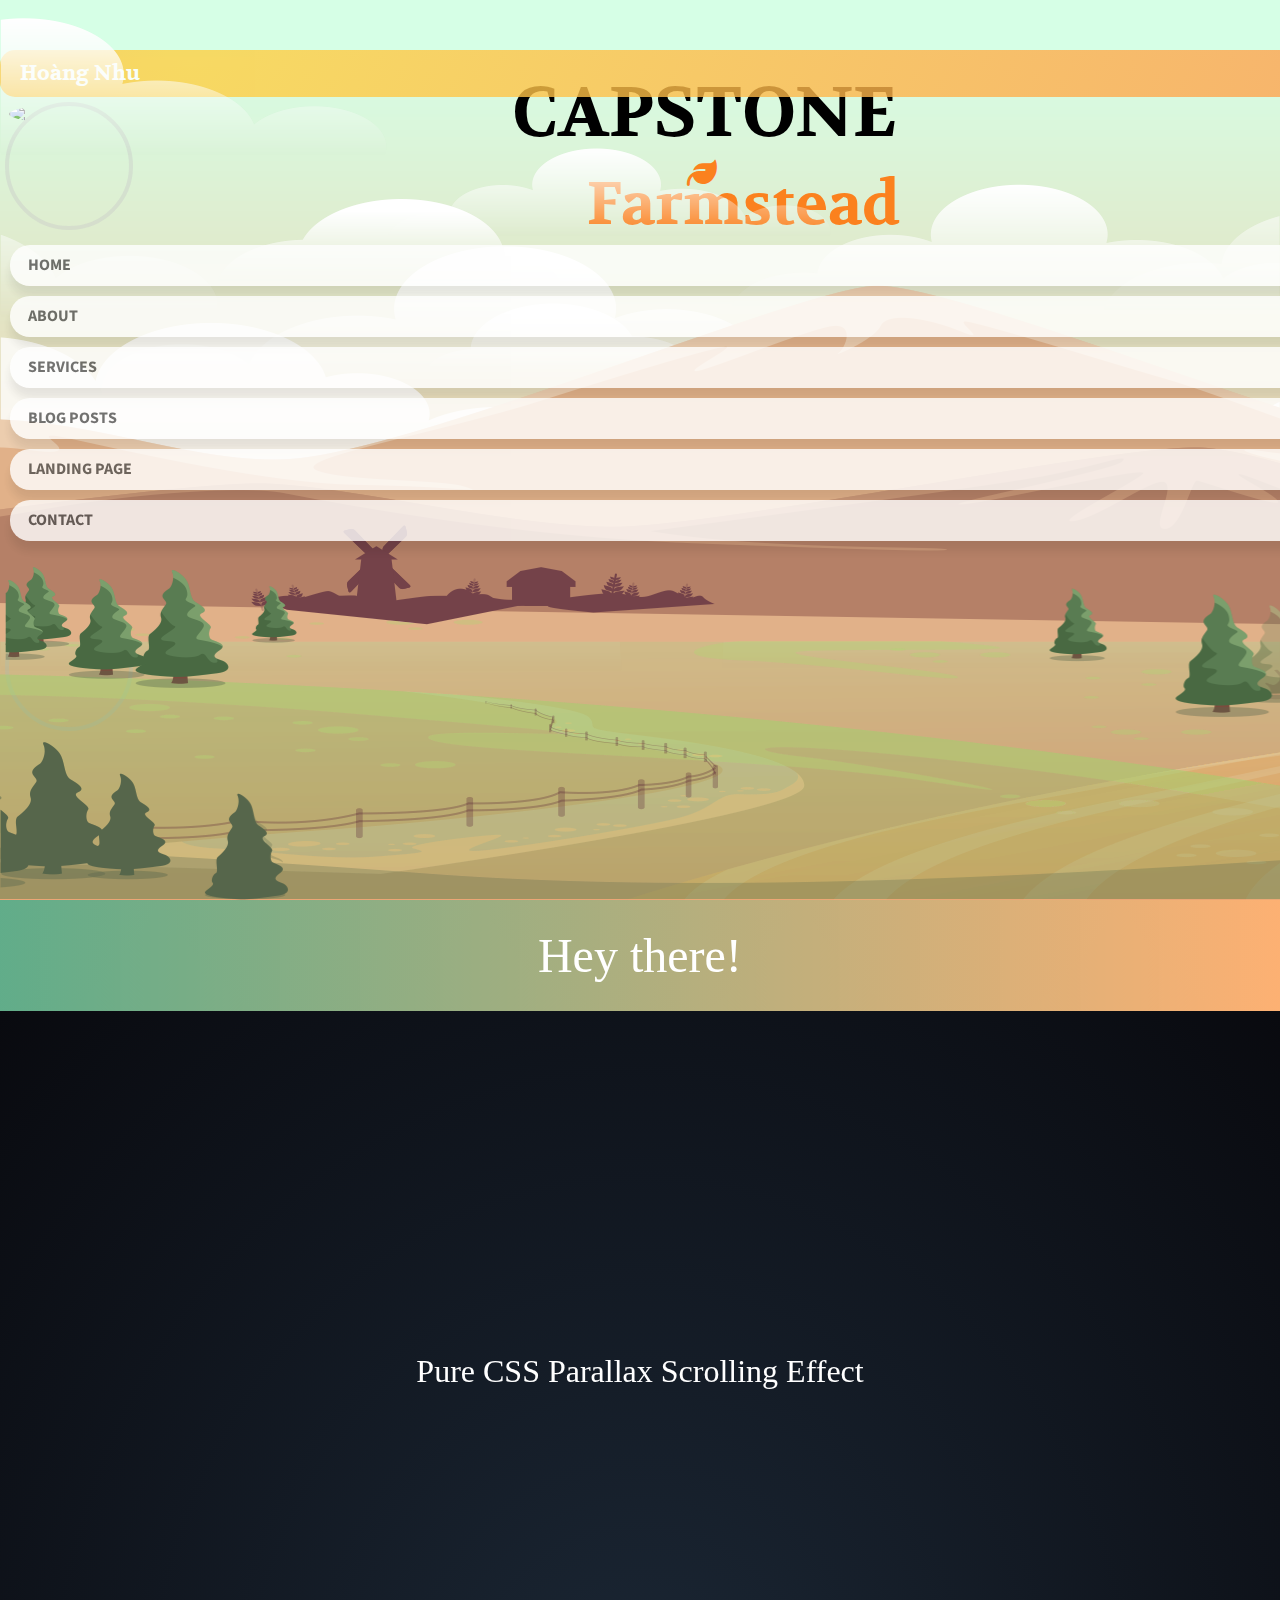
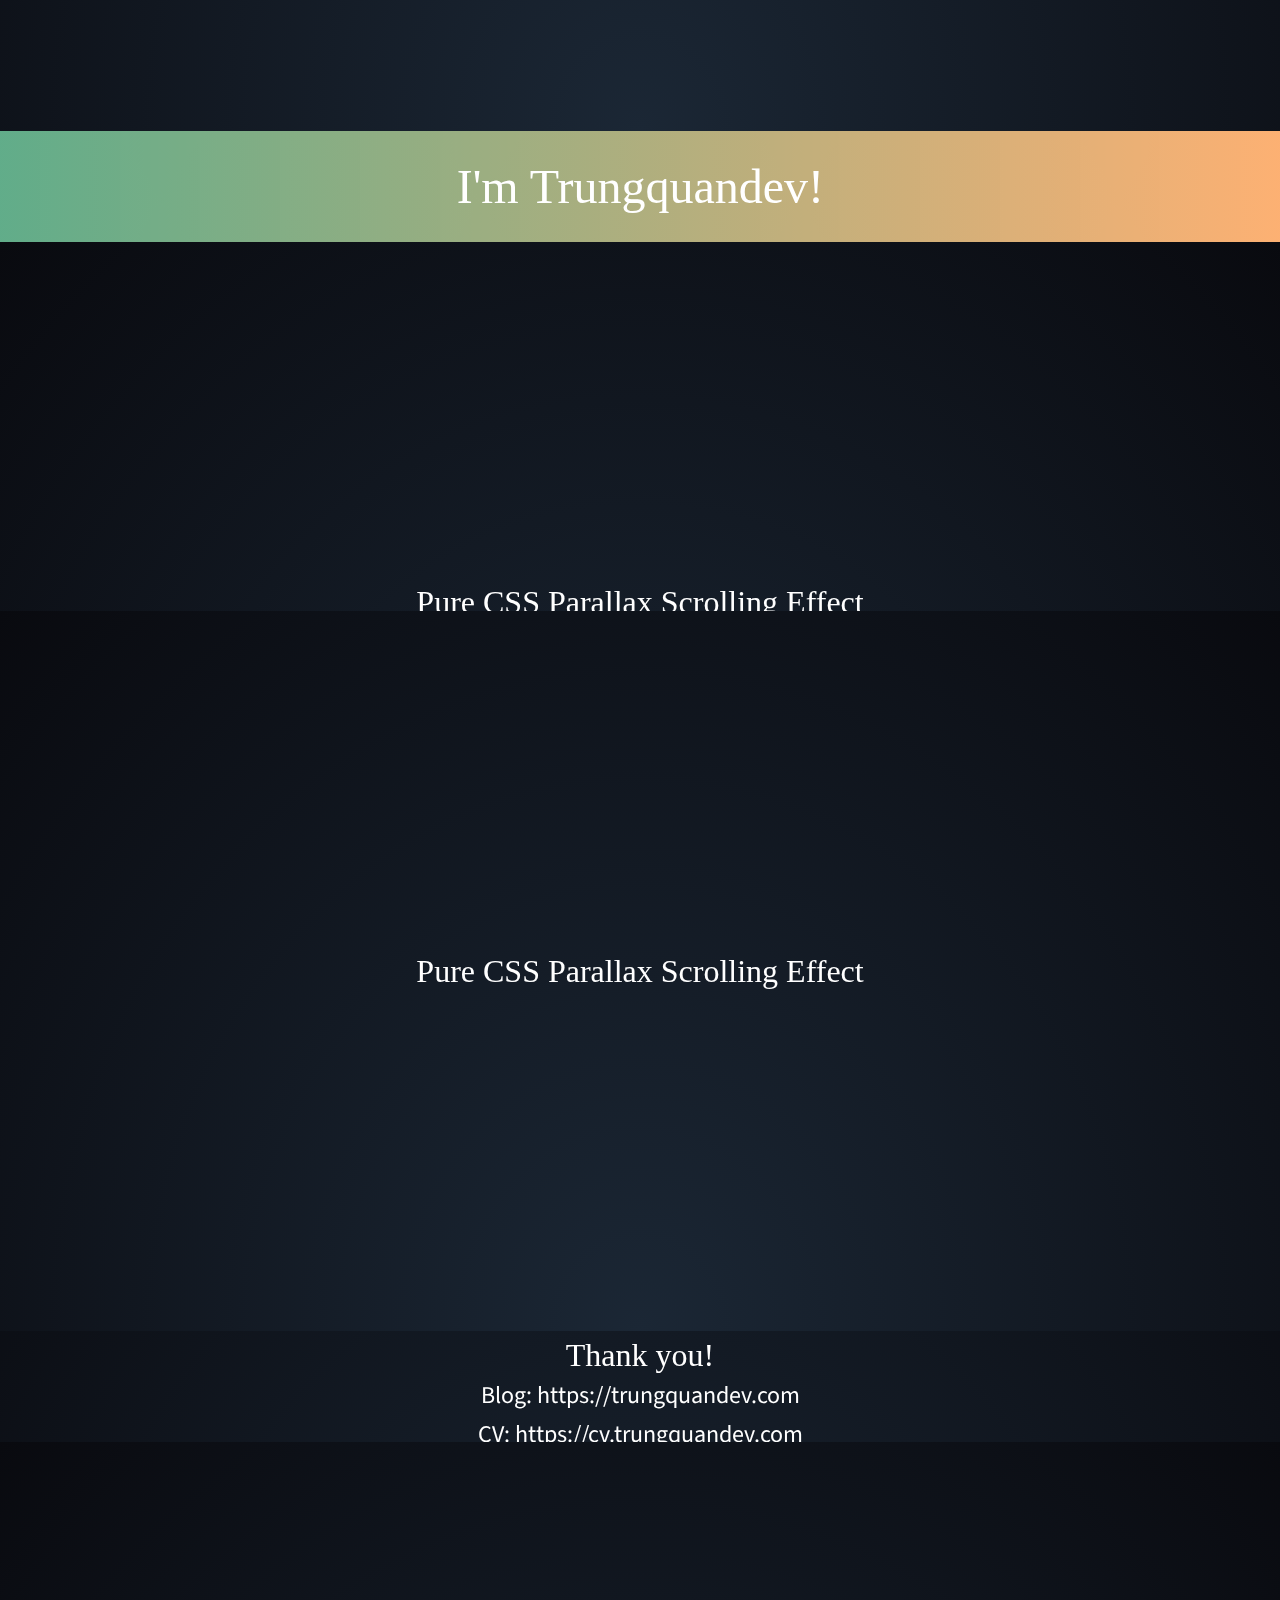
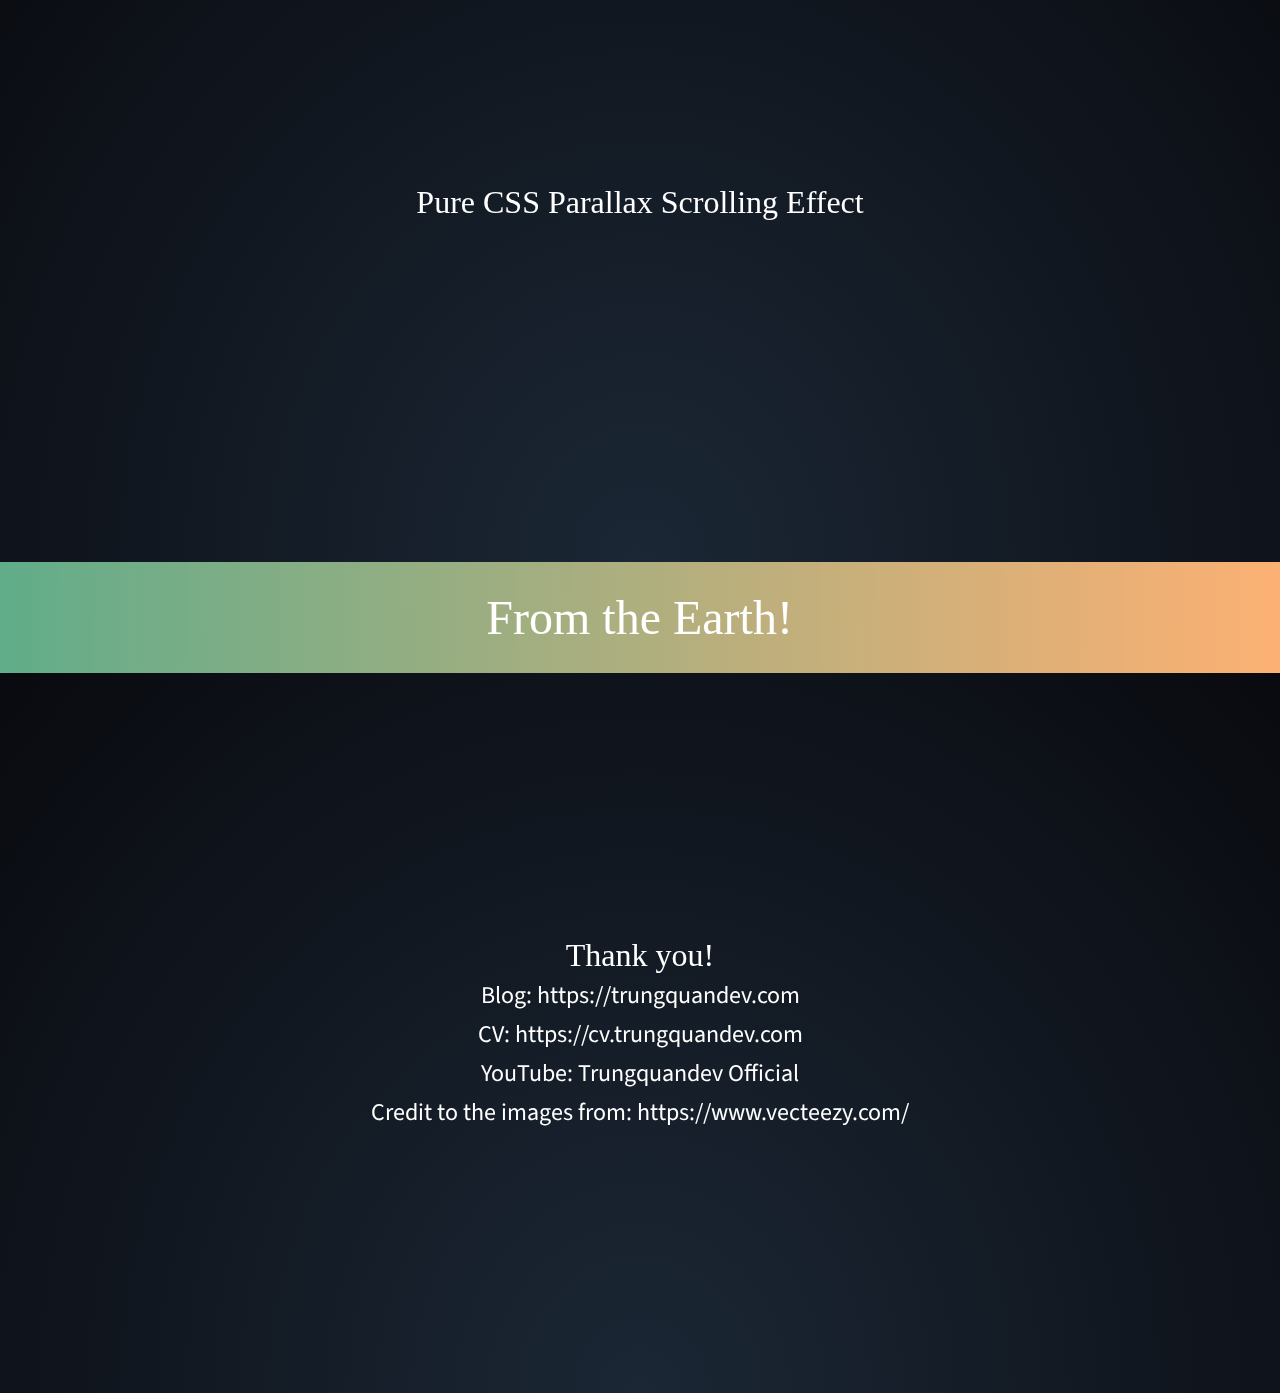
==== commit 898859a5: "add index page" ====
--- a/index.html
+++ b/index.html
@@ -42,15 +42,15 @@
       <div class="bird-container bird-container--one">
         <div class="bird bird--one"></div>
       </div>
-      
+
       <div class="bird-container bird-container--two">
         <div class="bird bird--two"></div>
       </div>
-      
+
       <div class="bird-container bird-container--three">
         <div class="bird bird--three"></div>
       </div>
-      
+
       <div class="bird-container bird-container--four">
         <div class="bird bird--four"></div>
       </div>
@@ -116,237 +116,78 @@
       </div>
     </div>
   </div>
-  <div class="container py-5">
-    Lorem ipsum dolor sit amet consectetur adipisicing elit. Sapiente quis iure quibusdam tempore perferendis cupiditate
-    laboriosam, dolor consequatur vitae qui autem necessitatibus placeat voluptas veritatis soluta dignissimos
-    voluptatem totam? Ratione exercitationem tenetur maiores necessitatibus delectus aperiam magnam? Qui culpa error
-    quas rerum atque odit eos aliquam iste corrupti fugit minus excepturi dolorem, asperiores aliquid voluptas delectus
-    debitis! Beatae eaque nisi dolor ipsum tempore quibusdam repellat totam fugit sed quas voluptatum ab similique sequi
-    tempora exercitationem suscipit iure, nesciunt amet corporis non, harum nostrum. Atque sunt, nobis, voluptatibus
-    repellat consequuntur fugit quaerat excepturi vel iste veritatis ipsum accusantium molestias molestiae dolorem
-    repellendus labore perspiciatis. Deserunt dolor suscipit sit asperiores reiciendis ipsum placeat beatae omnis modi
-    blanditiis tempora, accusantium eius cumque, neque maxime facilis minima veniam commodi ipsam labore ex. Harum
-    aspernatur accusamus molestias explicabo ut corrupti dignissimos placeat nisi exercitationem, obcaecati facere enim
-    blanditiis quisquam. Maiores enim consequuntur exercitationem quaerat? Rem neque doloremque tempora dolores ut.
-    Recusandae dolorum animi aspernatur ea doloribus sequi maxime reprehenderit eos nesciunt esse ipsa voluptate earum
-    illo saepe eum, incidunt nemo magni unde. Officiis cumque iure quasi reiciendis ratione expedita eligendi earum
-    quos? Quos et cupiditate ipsam adipisci voluptatum, sequi sint quibusdam labore maiores sed minima, ex, autem
-    officia voluptates perspiciatis exercitationem a. Reprehenderit et libero dolorem totam vel, unde laboriosam
-    corporis ea esse perferendis provident quaerat, nihil excepturi blanditiis quia, voluptatum consequatur doloribus
-    debitis deserunt nesciunt repellendus commodi incidunt omnis eaque. Ratione amet deserunt repellat ea impedit,
-    doloribus numquam nesciunt quaerat, cumque molestiae voluptatibus, nulla quidem beatae animi similique quia autem
-    ducimus. Dignissimos accusantium reiciendis nobis consequuntur minus sunt eaque blanditiis molestiae voluptatum et
-    facere amet, provident quibusdam aliquid perspiciatis laboriosam cumque natus nulla nostrum! Expedita eum harum in
-    corporis non, unde quasi ea deleniti, nemo pariatur modi dolores sunt assumenda. Temporibus tenetur nisi ipsam?
+  <div class="content-wrapper">
+    <div class="parallax">
+      <div class="parallax-image" style="background-image: url('./img/parallax-css-trungquandev-02.jpg');">
+      </div>
+      <div class="content">Hey there!</div>
+    </div>
+    <div class="static">
+      <div class="sub-content">Pure CSS Parallax Scrolling Effect</div>
+    </div>
+    <div class="parallax">
+      <div class="parallax-image" style="background-image: url('./img/parallax-css-trungquandev-03.jpg');">
+      </div>
+      <div class="content">I'm Trungquandev!</div>
+    </div>
+    <div class="static">
+      <div class="sub-content">Pure CSS Parallax Scrolling Effect</div>
+    </div>
+    <div class="parallax">
+      <div class="parallax-image" style="background-image: url('./img/parallax-css-trungquandev-04.jpg');">
+      </div>
+      <div class="content">From the Earth!</div>
+    </div>
+    <div class="static">
+      <div class="sub-content">
+        <div>Thank you!</div>
+        <div><a href="https://trungquandev.com" target="_blank" rel="noopener noreferrer">Blog:
+            https://trungquandev.com</a></div>
+        <div><a href="https://cv.trungquandev.com" target="_blank" rel="noopener noreferrer">CV:
+            https://cv.trungquandev.com</a></div>
+        <div><a href="https://www.youtube.com/c/TrungquandevOfficial" target="_blank" rel="noopener noreferrer">YouTube:
+            Trungquandev Official</a></div>
+        <div><a href="https://www.vecteezy.com/" target="_blank" rel="noopener noreferrer">Credit to the images
+            from: https://www.vecteezy.com/</a></div>
+      </div>
+    </div>
   </div>
-  <div class="container py-5">
-    Lorem ipsum dolor sit amet consectetur adipisicing elit. Sapiente quis iure quibusdam tempore perferendis cupiditate
-    laboriosam, dolor consequatur vitae qui autem necessitatibus placeat voluptas veritatis soluta dignissimos
-    voluptatem totam? Ratione exercitationem tenetur maiores necessitatibus delectus aperiam magnam? Qui culpa error
-    quas rerum atque odit eos aliquam iste corrupti fugit minus excepturi dolorem, asperiores aliquid voluptas delectus
-    debitis! Beatae eaque nisi dolor ipsum tempore quibusdam repellat totam fugit sed quas voluptatum ab similique sequi
-    tempora exercitationem suscipit iure, nesciunt amet corporis non, harum nostrum. Atque sunt, nobis, voluptatibus
-    repellat consequuntur fugit quaerat excepturi vel iste veritatis ipsum accusantium molestias molestiae dolorem
-    repellendus labore perspiciatis. Deserunt dolor suscipit sit asperiores reiciendis ipsum placeat beatae omnis modi
-    blanditiis tempora, accusantium eius cumque, neque maxime facilis minima veniam commodi ipsam labore ex. Harum
-    aspernatur accusamus molestias explicabo ut corrupti dignissimos placeat nisi exercitationem, obcaecati facere enim
-    blanditiis quisquam. Maiores enim consequuntur exercitationem quaerat? Rem neque doloremque tempora dolores ut.
-    Recusandae dolorum animi aspernatur ea doloribus sequi maxime reprehenderit eos nesciunt esse ipsa voluptate earum
-    illo saepe eum, incidunt nemo magni unde. Officiis cumque iure quasi reiciendis ratione expedita eligendi earum
-    quos? Quos et cupiditate ipsam adipisci voluptatum, sequi sint quibusdam labore maiores sed minima, ex, autem
-    officia voluptates perspiciatis exercitationem a. Reprehenderit et libero dolorem totam vel, unde laboriosam
-    corporis ea esse perferendis provident quaerat, nihil excepturi blanditiis quia, voluptatum consequatur doloribus
-    debitis deserunt nesciunt repellendus commodi incidunt omnis eaque. Ratione amet deserunt repellat ea impedit,
-    doloribus numquam nesciunt quaerat, cumque molestiae voluptatibus, nulla quidem beatae animi similique quia autem
-    ducimus. Dignissimos accusantium reiciendis nobis consequuntur minus sunt eaque blanditiis molestiae voluptatum et
-    facere amet, provident quibusdam aliquid perspiciatis laboriosam cumque natus nulla nostrum! Expedita eum harum in
-    corporis non, unde quasi ea deleniti, nemo pariatur modi dolores sunt assumenda. Temporibus tenetur nisi ipsam?
+  <div class="content-wrapper">
+    <div class="parallax">
+      <div class="parallax-image" style="background-image: url('./img/parallax-css-trungquandev-02.jpg');">
+      </div>
+      <div class="content">Hey there!</div>
+    </div>
+    <div class="static">
+      <div class="sub-content">Pure CSS Parallax Scrolling Effect</div>
+    </div>
+    <div class="parallax">
+      <div class="parallax-image" style="background-image: url('./img/parallax-css-trungquandev-03.jpg');">
+      </div>
+      <div class="content">I'm Trungquandev!</div>
+    </div>
+    <div class="static">
+      <div class="sub-content">Pure CSS Parallax Scrolling Effect</div>
+    </div>
+    <div class="parallax">
+      <div class="parallax-image" style="background-image: url('./img/parallax-css-trungquandev-04.jpg');">
+      </div>
+      <div class="content">From the Earth!</div>
+    </div>
+    <div class="static">
+      <div class="sub-content">
+        <div>Thank you!</div>
+        <div><a href="https://trungquandev.com" target="_blank" rel="noopener noreferrer">Blog:
+            https://trungquandev.com</a></div>
+        <div><a href="https://cv.trungquandev.com" target="_blank" rel="noopener noreferrer">CV:
+            https://cv.trungquandev.com</a></div>
+        <div><a href="https://www.youtube.com/c/TrungquandevOfficial" target="_blank" rel="noopener noreferrer">YouTube:
+            Trungquandev Official</a></div>
+        <div><a href="https://www.vecteezy.com/" target="_blank" rel="noopener noreferrer">Credit to the images
+            from: https://www.vecteezy.com/</a></div>
+      </div>
+    </div>
   </div>
-  <div class="container py-5">
-    Lorem ipsum dolor sit amet consectetur adipisicing elit. Sapiente quis iure quibusdam tempore perferendis cupiditate
-    laboriosam, dolor consequatur vitae qui autem necessitatibus placeat voluptas veritatis soluta dignissimos
-    voluptatem totam? Ratione exercitationem tenetur maiores necessitatibus delectus aperiam magnam? Qui culpa error
-    quas rerum atque odit eos aliquam iste corrupti fugit minus excepturi dolorem, asperiores aliquid voluptas delectus
-    debitis! Beatae eaque nisi dolor ipsum tempore quibusdam repellat totam fugit sed quas voluptatum ab similique sequi
-    tempora exercitationem suscipit iure, nesciunt amet corporis non, harum nostrum. Atque sunt, nobis, voluptatibus
-    repellat consequuntur fugit quaerat excepturi vel iste veritatis ipsum accusantium molestias molestiae dolorem
-    repellendus labore perspiciatis. Deserunt dolor suscipit sit asperiores reiciendis ipsum placeat beatae omnis modi
-    blanditiis tempora, accusantium eius cumque, neque maxime facilis minima veniam commodi ipsam labore ex. Harum
-    aspernatur accusamus molestias explicabo ut corrupti dignissimos placeat nisi exercitationem, obcaecati facere enim
-    blanditiis quisquam. Maiores enim consequuntur exercitationem quaerat? Rem neque doloremque tempora dolores ut.
-    Recusandae dolorum animi aspernatur ea doloribus sequi maxime reprehenderit eos nesciunt esse ipsa voluptate earum
-    illo saepe eum, incidunt nemo magni unde. Officiis cumque iure quasi reiciendis ratione expedita eligendi earum
-    quos? Quos et cupiditate ipsam adipisci voluptatum, sequi sint quibusdam labore maiores sed minima, ex, autem
-    officia voluptates perspiciatis exercitationem a. Reprehenderit et libero dolorem totam vel, unde laboriosam
-    corporis ea esse perferendis provident quaerat, nihil excepturi blanditiis quia, voluptatum consequatur doloribus
-    debitis deserunt nesciunt repellendus commodi incidunt omnis eaque. Ratione amet deserunt repellat ea impedit,
-    doloribus numquam nesciunt quaerat, cumque molestiae voluptatibus, nulla quidem beatae animi similique quia autem
-    ducimus. Dignissimos accusantium reiciendis nobis consequuntur minus sunt eaque blanditiis molestiae voluptatum et
-    facere amet, provident quibusdam aliquid perspiciatis laboriosam cumque natus nulla nostrum! Expedita eum harum in
-    corporis non, unde quasi ea deleniti, nemo pariatur modi dolores sunt assumenda. Temporibus tenetur nisi ipsam?
-  </div>
-  <div class="container py-5">
-    Lorem ipsum dolor sit amet consectetur adipisicing elit. Sapiente quis iure quibusdam tempore perferendis cupiditate
-    laboriosam, dolor consequatur vitae qui autem necessitatibus placeat voluptas veritatis soluta dignissimos
-    voluptatem totam? Ratione exercitationem tenetur maiores necessitatibus delectus aperiam magnam? Qui culpa error
-    quas rerum atque odit eos aliquam iste corrupti fugit minus excepturi dolorem, asperiores aliquid voluptas delectus
-    debitis! Beatae eaque nisi dolor ipsum tempore quibusdam repellat totam fugit sed quas voluptatum ab similique sequi
-    tempora exercitationem suscipit iure, nesciunt amet corporis non, harum nostrum. Atque sunt, nobis, voluptatibus
-    repellat consequuntur fugit quaerat excepturi vel iste veritatis ipsum accusantium molestias molestiae dolorem
-    repellendus labore perspiciatis. Deserunt dolor suscipit sit asperiores reiciendis ipsum placeat beatae omnis modi
-    blanditiis tempora, accusantium eius cumque, neque maxime facilis minima veniam commodi ipsam labore ex. Harum
-    aspernatur accusamus molestias explicabo ut corrupti dignissimos placeat nisi exercitationem, obcaecati facere enim
-    blanditiis quisquam. Maiores enim consequuntur exercitationem quaerat? Rem neque doloremque tempora dolores ut.
-    Recusandae dolorum animi aspernatur ea doloribus sequi maxime reprehenderit eos nesciunt esse ipsa voluptate earum
-    illo saepe eum, incidunt nemo magni unde. Officiis cumque iure quasi reiciendis ratione expedita eligendi earum
-    quos? Quos et cupiditate ipsam adipisci voluptatum, sequi sint quibusdam labore maiores sed minima, ex, autem
-    officia voluptates perspiciatis exercitationem a. Reprehenderit et libero dolorem totam vel, unde laboriosam
-    corporis ea esse perferendis provident quaerat, nihil excepturi blanditiis quia, voluptatum consequatur doloribus
-    debitis deserunt nesciunt repellendus commodi incidunt omnis eaque. Ratione amet deserunt repellat ea impedit,
-    doloribus numquam nesciunt quaerat, cumque molestiae voluptatibus, nulla quidem beatae animi similique quia autem
-    ducimus. Dignissimos accusantium reiciendis nobis consequuntur minus sunt eaque blanditiis molestiae voluptatum et
-    facere amet, provident quibusdam aliquid perspiciatis laboriosam cumque natus nulla nostrum! Expedita eum harum in
-    corporis non, unde quasi ea deleniti, nemo pariatur modi dolores sunt assumenda. Temporibus tenetur nisi ipsam?
-  </div>
-  <div class="container py-5">
-    Lorem ipsum dolor sit amet consectetur adipisicing elit. Sapiente quis iure quibusdam tempore perferendis cupiditate
-    laboriosam, dolor consequatur vitae qui autem necessitatibus placeat voluptas veritatis soluta dignissimos
-    voluptatem totam? Ratione exercitationem tenetur maiores necessitatibus delectus aperiam magnam? Qui culpa error
-    quas rerum atque odit eos aliquam iste corrupti fugit minus excepturi dolorem, asperiores aliquid voluptas delectus
-    debitis! Beatae eaque nisi dolor ipsum tempore quibusdam repellat totam fugit sed quas voluptatum ab similique sequi
-    tempora exercitationem suscipit iure, nesciunt amet corporis non, harum nostrum. Atque sunt, nobis, voluptatibus
-    repellat consequuntur fugit quaerat excepturi vel iste veritatis ipsum accusantium molestias molestiae dolorem
-    repellendus labore perspiciatis. Deserunt dolor suscipit sit asperiores reiciendis ipsum placeat beatae omnis modi
-    blanditiis tempora, accusantium eius cumque, neque maxime facilis minima veniam commodi ipsam labore ex. Harum
-    aspernatur accusamus molestias explicabo ut corrupti dignissimos placeat nisi exercitationem, obcaecati facere enim
-    blanditiis quisquam. Maiores enim consequuntur exercitationem quaerat? Rem neque doloremque tempora dolores ut.
-    Recusandae dolorum animi aspernatur ea doloribus sequi maxime reprehenderit eos nesciunt esse ipsa voluptate earum
-    illo saepe eum, incidunt nemo magni unde. Officiis cumque iure quasi reiciendis ratione expedita eligendi earum
-    quos? Quos et cupiditate ipsam adipisci voluptatum, sequi sint quibusdam labore maiores sed minima, ex, autem
-    officia voluptates perspiciatis exercitationem a. Reprehenderit et libero dolorem totam vel, unde laboriosam
-    corporis ea esse perferendis provident quaerat, nihil excepturi blanditiis quia, voluptatum consequatur doloribus
-    debitis deserunt nesciunt repellendus commodi incidunt omnis eaque. Ratione amet deserunt repellat ea impedit,
-    doloribus numquam nesciunt quaerat, cumque molestiae voluptatibus, nulla quidem beatae animi similique quia autem
-    ducimus. Dignissimos accusantium reiciendis nobis consequuntur minus sunt eaque blanditiis molestiae voluptatum et
-    facere amet, provident quibusdam aliquid perspiciatis laboriosam cumque natus nulla nostrum! Expedita eum harum in
-    corporis non, unde quasi ea deleniti, nemo pariatur modi dolores sunt assumenda. Temporibus tenetur nisi ipsam?
-  </div>
-  <div class="container py-5">
-    Lorem ipsum dolor sit amet consectetur adipisicing elit. Sapiente quis iure quibusdam tempore perferendis cupiditate
-    laboriosam, dolor consequatur vitae qui autem necessitatibus placeat voluptas veritatis soluta dignissimos
-    voluptatem totam? Ratione exercitationem tenetur maiores necessitatibus delectus aperiam magnam? Qui culpa error
-    quas rerum atque odit eos aliquam iste corrupti fugit minus excepturi dolorem, asperiores aliquid voluptas delectus
-    debitis! Beatae eaque nisi dolor ipsum tempore quibusdam repellat totam fugit sed quas voluptatum ab similique sequi
-    tempora exercitationem suscipit iure, nesciunt amet corporis non, harum nostrum. Atque sunt, nobis, voluptatibus
-    repellat consequuntur fugit quaerat excepturi vel iste veritatis ipsum accusantium molestias molestiae dolorem
-    repellendus labore perspiciatis. Deserunt dolor suscipit sit asperiores reiciendis ipsum placeat beatae omnis modi
-    blanditiis tempora, accusantium eius cumque, neque maxime facilis minima veniam commodi ipsam labore ex. Harum
-    aspernatur accusamus molestias explicabo ut corrupti dignissimos placeat nisi exercitationem, obcaecati facere enim
-    blanditiis quisquam. Maiores enim consequuntur exercitationem quaerat? Rem neque doloremque tempora dolores ut.
-    Recusandae dolorum animi aspernatur ea doloribus sequi maxime reprehenderit eos nesciunt esse ipsa voluptate earum
-    illo saepe eum, incidunt nemo magni unde. Officiis cumque iure quasi reiciendis ratione expedita eligendi earum
-    quos? Quos et cupiditate ipsam adipisci voluptatum, sequi sint quibusdam labore maiores sed minima, ex, autem
-    officia voluptates perspiciatis exercitationem a. Reprehenderit et libero dolorem totam vel, unde laboriosam
-    corporis ea esse perferendis provident quaerat, nihil excepturi blanditiis quia, voluptatum consequatur doloribus
-    debitis deserunt nesciunt repellendus commodi incidunt omnis eaque. Ratione amet deserunt repellat ea impedit,
-    doloribus numquam nesciunt quaerat, cumque molestiae voluptatibus, nulla quidem beatae animi similique quia autem
-    ducimus. Dignissimos accusantium reiciendis nobis consequuntur minus sunt eaque blanditiis molestiae voluptatum et
-    facere amet, provident quibusdam aliquid perspiciatis laboriosam cumque natus nulla nostrum! Expedita eum harum in
-    corporis non, unde quasi ea deleniti, nemo pariatur modi dolores sunt assumenda. Temporibus tenetur nisi ipsam?
-  </div>
-  <div class="container py-5">
-    Lorem ipsum dolor sit amet consectetur adipisicing elit. Sapiente quis iure quibusdam tempore perferendis cupiditate
-    laboriosam, dolor consequatur vitae qui autem necessitatibus placeat voluptas veritatis soluta dignissimos
-    voluptatem totam? Ratione exercitationem tenetur maiores necessitatibus delectus aperiam magnam? Qui culpa error
-    quas rerum atque odit eos aliquam iste corrupti fugit minus excepturi dolorem, asperiores aliquid voluptas delectus
-    debitis! Beatae eaque nisi dolor ipsum tempore quibusdam repellat totam fugit sed quas voluptatum ab similique sequi
-    tempora exercitationem suscipit iure, nesciunt amet corporis non, harum nostrum. Atque sunt, nobis, voluptatibus
-    repellat consequuntur fugit quaerat excepturi vel iste veritatis ipsum accusantium molestias molestiae dolorem
-    repellendus labore perspiciatis. Deserunt dolor suscipit sit asperiores reiciendis ipsum placeat beatae omnis modi
-    blanditiis tempora, accusantium eius cumque, neque maxime facilis minima veniam commodi ipsam labore ex. Harum
-    aspernatur accusamus molestias explicabo ut corrupti dignissimos placeat nisi exercitationem, obcaecati facere enim
-    blanditiis quisquam. Maiores enim consequuntur exercitationem quaerat? Rem neque doloremque tempora dolores ut.
-    Recusandae dolorum animi aspernatur ea doloribus sequi maxime reprehenderit eos nesciunt esse ipsa voluptate earum
-    illo saepe eum, incidunt nemo magni unde. Officiis cumque iure quasi reiciendis ratione expedita eligendi earum
-    quos? Quos et cupiditate ipsam adipisci voluptatum, sequi sint quibusdam labore maiores sed minima, ex, autem
-    officia voluptates perspiciatis exercitationem a. Reprehenderit et libero dolorem totam vel, unde laboriosam
-    corporis ea esse perferendis provident quaerat, nihil excepturi blanditiis quia, voluptatum consequatur doloribus
-    debitis deserunt nesciunt repellendus commodi incidunt omnis eaque. Ratione amet deserunt repellat ea impedit,
-    doloribus numquam nesciunt quaerat, cumque molestiae voluptatibus, nulla quidem beatae animi similique quia autem
-    ducimus. Dignissimos accusantium reiciendis nobis consequuntur minus sunt eaque blanditiis molestiae voluptatum et
-    facere amet, provident quibusdam aliquid perspiciatis laboriosam cumque natus nulla nostrum! Expedita eum harum in
-    corporis non, unde quasi ea deleniti, nemo pariatur modi dolores sunt assumenda. Temporibus tenetur nisi ipsam?
-  </div>
-  <div class="container py-5">
-    Lorem ipsum dolor sit amet consectetur adipisicing elit. Sapiente quis iure quibusdam tempore perferendis cupiditate
-    laboriosam, dolor consequatur vitae qui autem necessitatibus placeat voluptas veritatis soluta dignissimos
-    voluptatem totam? Ratione exercitationem tenetur maiores necessitatibus delectus aperiam magnam? Qui culpa error
-    quas rerum atque odit eos aliquam iste corrupti fugit minus excepturi dolorem, asperiores aliquid voluptas delectus
-    debitis! Beatae eaque nisi dolor ipsum tempore quibusdam repellat totam fugit sed quas voluptatum ab similique sequi
-    tempora exercitationem suscipit iure, nesciunt amet corporis non, harum nostrum. Atque sunt, nobis, voluptatibus
-    repellat consequuntur fugit quaerat excepturi vel iste veritatis ipsum accusantium molestias molestiae dolorem
-    repellendus labore perspiciatis. Deserunt dolor suscipit sit asperiores reiciendis ipsum placeat beatae omnis modi
-    blanditiis tempora, accusantium eius cumque, neque maxime facilis minima veniam commodi ipsam labore ex. Harum
-    aspernatur accusamus molestias explicabo ut corrupti dignissimos placeat nisi exercitationem, obcaecati facere enim
-    blanditiis quisquam. Maiores enim consequuntur exercitationem quaerat? Rem neque doloremque tempora dolores ut.
-    Recusandae dolorum animi aspernatur ea doloribus sequi maxime reprehenderit eos nesciunt esse ipsa voluptate earum
-    illo saepe eum, incidunt nemo magni unde. Officiis cumque iure quasi reiciendis ratione expedita eligendi earum
-    quos? Quos et cupiditate ipsam adipisci voluptatum, sequi sint quibusdam labore maiores sed minima, ex, autem
-    officia voluptates perspiciatis exercitationem a. Reprehenderit et libero dolorem totam vel, unde laboriosam
-    corporis ea esse perferendis provident quaerat, nihil excepturi blanditiis quia, voluptatum consequatur doloribus
-    debitis deserunt nesciunt repellendus commodi incidunt omnis eaque. Ratione amet deserunt repellat ea impedit,
-    doloribus numquam nesciunt quaerat, cumque molestiae voluptatibus, nulla quidem beatae animi similique quia autem
-    ducimus. Dignissimos accusantium reiciendis nobis consequuntur minus sunt eaque blanditiis molestiae voluptatum et
-    facere amet, provident quibusdam aliquid perspiciatis laboriosam cumque natus nulla nostrum! Expedita eum harum in
-    corporis non, unde quasi ea deleniti, nemo pariatur modi dolores sunt assumenda. Temporibus tenetur nisi ipsam?
-  </div>
-  <div class="container py-5">
-    Lorem ipsum dolor sit amet consectetur adipisicing elit. Sapiente quis iure quibusdam tempore perferendis cupiditate
-    laboriosam, dolor consequatur vitae qui autem necessitatibus placeat voluptas veritatis soluta dignissimos
-    voluptatem totam? Ratione exercitationem tenetur maiores necessitatibus delectus aperiam magnam? Qui culpa error
-    quas rerum atque odit eos aliquam iste corrupti fugit minus excepturi dolorem, asperiores aliquid voluptas delectus
-    debitis! Beatae eaque nisi dolor ipsum tempore quibusdam repellat totam fugit sed quas voluptatum ab similique sequi
-    tempora exercitationem suscipit iure, nesciunt amet corporis non, harum nostrum. Atque sunt, nobis, voluptatibus
-    repellat consequuntur fugit quaerat excepturi vel iste veritatis ipsum accusantium molestias molestiae dolorem
-    repellendus labore perspiciatis. Deserunt dolor suscipit sit asperiores reiciendis ipsum placeat beatae omnis modi
-    blanditiis tempora, accusantium eius cumque, neque maxime facilis minima veniam commodi ipsam labore ex. Harum
-    aspernatur accusamus molestias explicabo ut corrupti dignissimos placeat nisi exercitationem, obcaecati facere enim
-    blanditiis quisquam. Maiores enim consequuntur exercitationem quaerat? Rem neque doloremque tempora dolores ut.
-    Recusandae dolorum animi aspernatur ea doloribus sequi maxime reprehenderit eos nesciunt esse ipsa voluptate earum
-    illo saepe eum, incidunt nemo magni unde. Officiis cumque iure quasi reiciendis ratione expedita eligendi earum
-    quos? Quos et cupiditate ipsam adipisci voluptatum, sequi sint quibusdam labore maiores sed minima, ex, autem
-    officia voluptates perspiciatis exercitationem a. Reprehenderit et libero dolorem totam vel, unde laboriosam
-    corporis ea esse perferendis provident quaerat, nihil excepturi blanditiis quia, voluptatum consequatur doloribus
-    debitis deserunt nesciunt repellendus commodi incidunt omnis eaque. Ratione amet deserunt repellat ea impedit,
-    doloribus numquam nesciunt quaerat, cumque molestiae voluptatibus, nulla quidem beatae animi similique quia autem
-    ducimus. Dignissimos accusantium reiciendis nobis consequuntur minus sunt eaque blanditiis molestiae voluptatum et
-    facere amet, provident quibusdam aliquid perspiciatis laboriosam cumque natus nulla nostrum! Expedita eum harum in
-    corporis non, unde quasi ea deleniti, nemo pariatur modi dolores sunt assumenda. Temporibus tenetur nisi ipsam?
-  </div>
-  <div class="container py-5">
-    Lorem ipsum dolor sit amet consectetur adipisicing elit. Sapiente quis iure quibusdam tempore perferendis cupiditate
-    laboriosam, dolor consequatur vitae qui autem necessitatibus placeat voluptas veritatis soluta dignissimos
-    voluptatem totam? Ratione exercitationem tenetur maiores necessitatibus delectus aperiam magnam? Qui culpa error
-    quas rerum atque odit eos aliquam iste corrupti fugit minus excepturi dolorem, asperiores aliquid voluptas delectus
-    debitis! Beatae eaque nisi dolor ipsum tempore quibusdam repellat totam fugit sed quas voluptatum ab similique sequi
-    tempora exercitationem suscipit iure, nesciunt amet corporis non, harum nostrum. Atque sunt, nobis, voluptatibus
-    repellat consequuntur fugit quaerat excepturi vel iste veritatis ipsum accusantium molestias molestiae dolorem
-    repellendus labore perspiciatis. Deserunt dolor suscipit sit asperiores reiciendis ipsum placeat beatae omnis modi
-    blanditiis tempora, accusantium eius cumque, neque maxime facilis minima veniam commodi ipsam labore ex. Harum
-    aspernatur accusamus molestias explicabo ut corrupti dignissimos placeat nisi exercitationem, obcaecati facere enim
-    blanditiis quisquam. Maiores enim consequuntur exercitationem quaerat? Rem neque doloremque tempora dolores ut.
-    Recusandae dolorum animi aspernatur ea doloribus sequi maxime reprehenderit eos nesciunt esse ipsa voluptate earum
-    illo saepe eum, incidunt nemo magni unde. Officiis cumque iure quasi reiciendis ratione expedita eligendi earum
-    quos? Quos et cupiditate ipsam adipisci voluptatum, sequi sint quibusdam labore maiores sed minima, ex, autem
-    officia voluptates perspiciatis exercitationem a. Reprehenderit et libero dolorem totam vel, unde laboriosam
-    corporis ea esse perferendis provident quaerat, nihil excepturi blanditiis quia, voluptatum consequatur doloribus
-    debitis deserunt nesciunt repellendus commodi incidunt omnis eaque. Ratione amet deserunt repellat ea impedit,
-    doloribus numquam nesciunt quaerat, cumque molestiae voluptatibus, nulla quidem beatae animi similique quia autem
-    ducimus. Dignissimos accusantium reiciendis nobis consequuntur minus sunt eaque blanditiis molestiae voluptatum et
-    facere amet, provident quibusdam aliquid perspiciatis laboriosam cumque natus nulla nostrum! Expedita eum harum in
-    corporis non, unde quasi ea deleniti, nemo pariatur modi dolores sunt assumenda. Temporibus tenetur nisi ipsam?
-  </div>
-
   <script src="./src/js/lib/Parallax_Scrolling.js"></script>
 </body>
 
--- a/src/css/page_css/index.css
+++ b/src/css/page_css/index.css
@@ -1,7 +1,5 @@
 /* BACKGROUND-ANIMATION */
 body {
-  overflow-x: hidden;
-  min-height: 100vh;
   background-image: linear-gradient(90deg, #198754af 0%, #fb811e9f 100%);
 }
 .body__background {
@@ -93,7 +91,7 @@
 .title_welcome .w3l-footer-16 a.logo i {
   position: absolute;
   top: -10px;
-  left:  100px;
+  left: 100px;
   font-size: 30px;
 }
 /* BIRD FLY */
@@ -295,3 +293,50 @@
   color: #ffffff;
 }
 /* END-NAV-FARMSTEAD */
+/* PARRALLAX SCROLLING */
+.content-wrapper {
+  height: 1200px;
+}
+
+.parallax,
+.static {
+  color: white;
+  display: flex;
+  align-items: center;
+  justify-content: center;
+  position: relative;
+}
+
+
+.static {
+  height: 80vh;
+  z-index: 999;
+  background: radial-gradient(ellipse at bottom, #1b2735 0%, #090a0f 100%);
+}
+
+.parallax > .parallax-image {
+  position: absolute;
+  width: 100%;
+  height: 100%;
+  transform: translateZ(-1px) scale(1.5);
+  z-index: -1;
+  background-size: cover;
+  background-position: center;
+}
+
+.content {
+  font-size: 6rem;
+  transform: translateZ(1px) scale(0.5);
+}
+.sub-content {
+  font-size: 2rem;
+  text-align: center;
+}
+.sub-content a {
+  color: inherit;
+  font-size: 1.5rem;
+  text-decoration: none;
+}
+.sub-content a:hover {
+  color: #1dd1a1;
+}
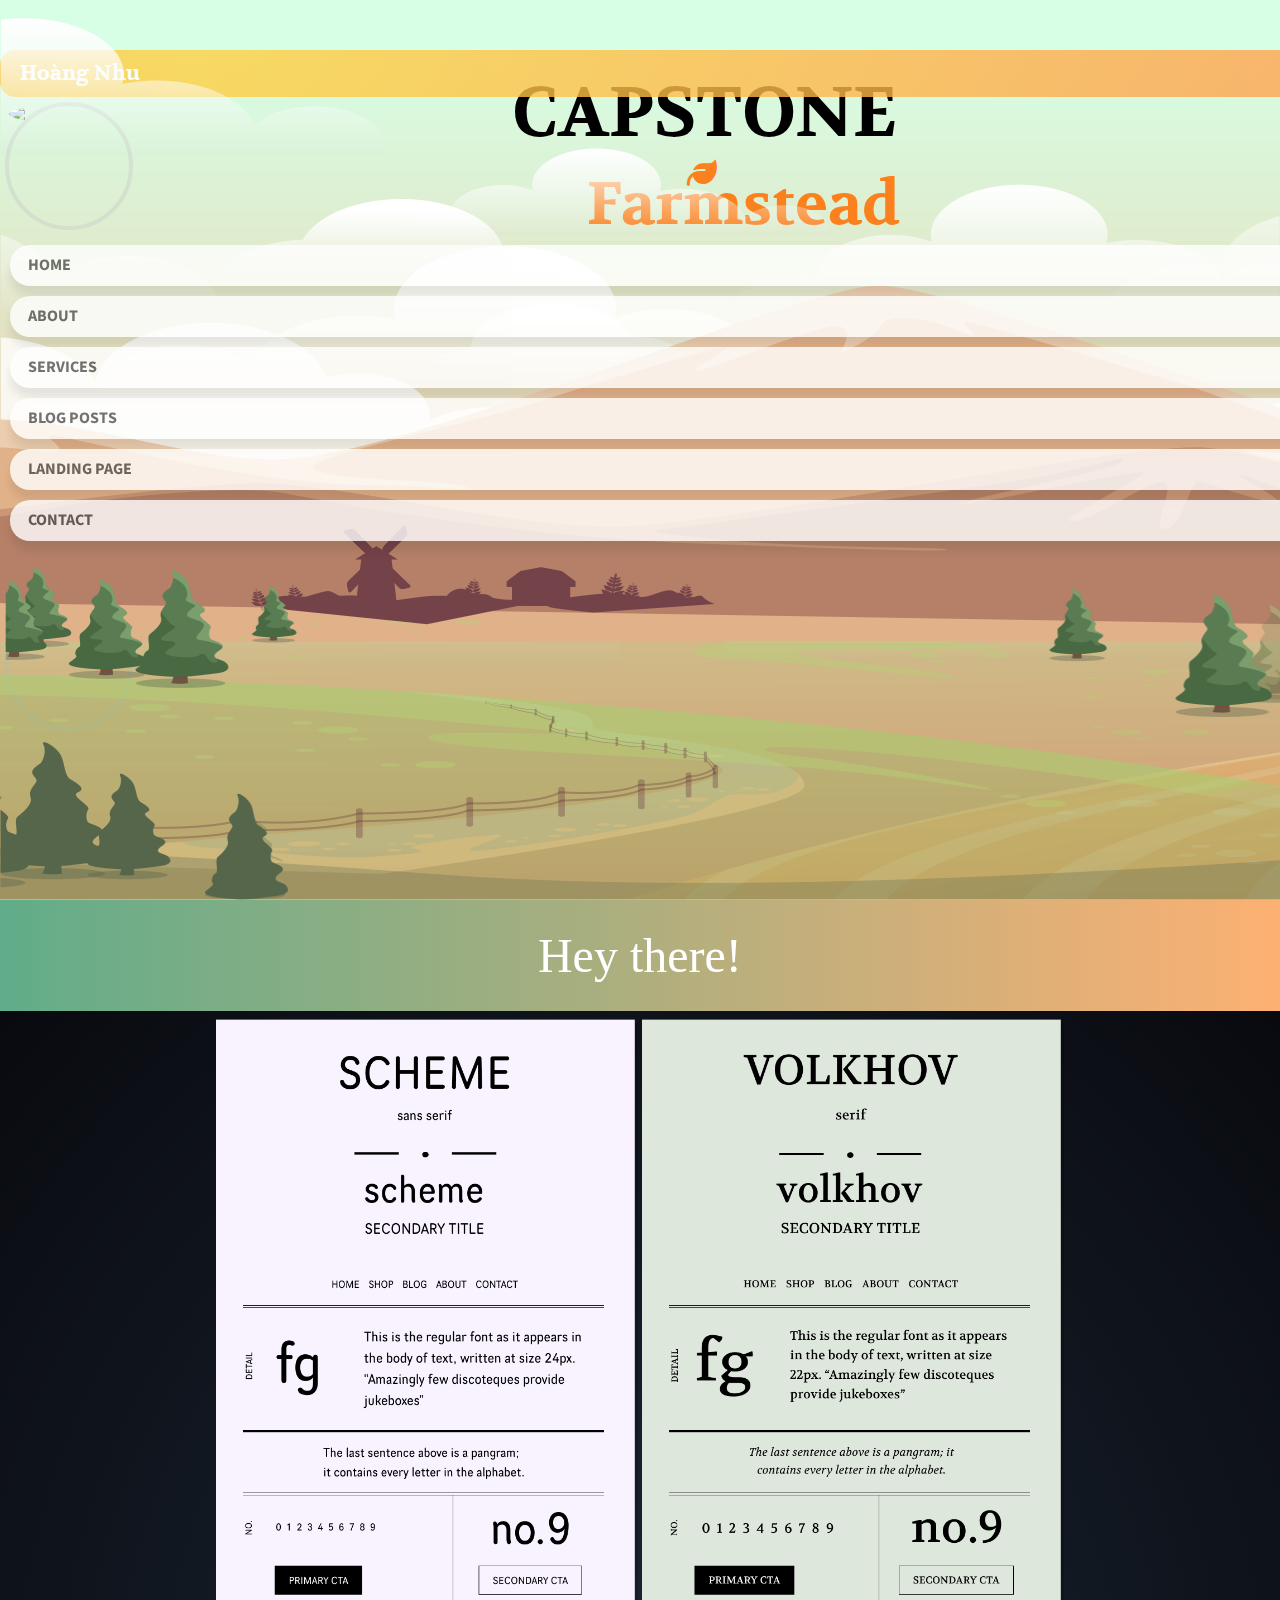
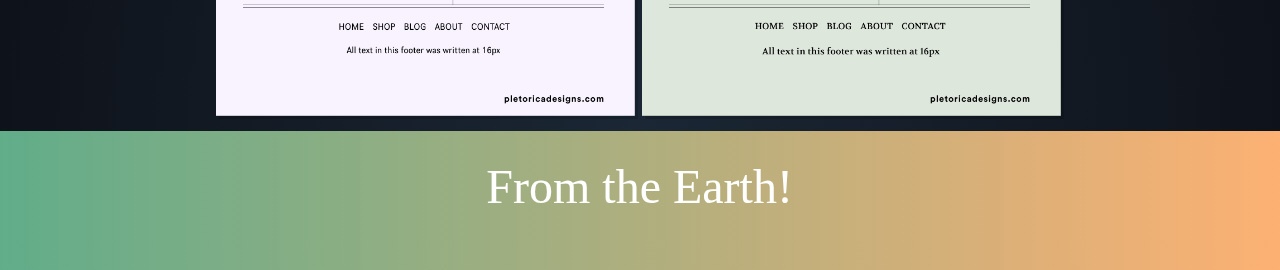
==== commit a5e1da29: "code index parrallax" ====
--- a/index.html
+++ b/index.html
@@ -116,77 +116,23 @@
       </div>
     </div>
   </div>
-  <div class="content-wrapper">
+  <div class="content-wrapper container-fluid">
     <div class="parallax">
       <div class="parallax-image" style="background-image: url('./img/parallax-css-trungquandev-02.jpg');">
       </div>
       <div class="content">Hey there!</div>
     </div>
     <div class="static">
-      <div class="sub-content">Pure CSS Parallax Scrolling Effect</div>
-    </div>
-    <div class="parallax">
-      <div class="parallax-image" style="background-image: url('./img/parallax-css-trungquandev-03.jpg');">
+      <div class="sub-content container-fluid d-flex justify-content-between">
+        <img class="px-5 mx-5" src="./src/img/welcome-page/font-opensans.jpeg" alt="" height="700px" />
+        <img class="px-5 mx-5" src="./src/img/welcome-page/font-volkhov.jpeg" alt="" height="700px" />
       </div>
-      <div class="content">I'm Trungquandev!</div>
-    </div>
-    <div class="static">
-      <div class="sub-content">Pure CSS Parallax Scrolling Effect</div>
     </div>
     <div class="parallax">
       <div class="parallax-image" style="background-image: url('./img/parallax-css-trungquandev-04.jpg');">
       </div>
       <div class="content">From the Earth!</div>
     </div>
-    <div class="static">
-      <div class="sub-content">
-        <div>Thank you!</div>
-        <div><a href="https://trungquandev.com" target="_blank" rel="noopener noreferrer">Blog:
-            https://trungquandev.com</a></div>
-        <div><a href="https://cv.trungquandev.com" target="_blank" rel="noopener noreferrer">CV:
-            https://cv.trungquandev.com</a></div>
-        <div><a href="https://www.youtube.com/c/TrungquandevOfficial" target="_blank" rel="noopener noreferrer">YouTube:
-            Trungquandev Official</a></div>
-        <div><a href="https://www.vecteezy.com/" target="_blank" rel="noopener noreferrer">Credit to the images
-            from: https://www.vecteezy.com/</a></div>
-      </div>
-    </div>
-  </div>
-  <div class="content-wrapper">
-    <div class="parallax">
-      <div class="parallax-image" style="background-image: url('./img/parallax-css-trungquandev-02.jpg');">
-      </div>
-      <div class="content">Hey there!</div>
-    </div>
-    <div class="static">
-      <div class="sub-content">Pure CSS Parallax Scrolling Effect</div>
-    </div>
-    <div class="parallax">
-      <div class="parallax-image" style="background-image: url('./img/parallax-css-trungquandev-03.jpg');">
-      </div>
-      <div class="content">I'm Trungquandev!</div>
-    </div>
-    <div class="static">
-      <div class="sub-content">Pure CSS Parallax Scrolling Effect</div>
-    </div>
-    <div class="parallax">
-      <div class="parallax-image" style="background-image: url('./img/parallax-css-trungquandev-04.jpg');">
-      </div>
-      <div class="content">From the Earth!</div>
-    </div>
-    <div class="static">
-      <div class="sub-content">
-        <div>Thank you!</div>
-        <div><a href="https://trungquandev.com" target="_blank" rel="noopener noreferrer">Blog:
-            https://trungquandev.com</a></div>
-        <div><a href="https://cv.trungquandev.com" target="_blank" rel="noopener noreferrer">CV:
-            https://cv.trungquandev.com</a></div>
-        <div><a href="https://www.youtube.com/c/TrungquandevOfficial" target="_blank" rel="noopener noreferrer">YouTube:
-            Trungquandev Official</a></div>
-        <div><a href="https://www.vecteezy.com/" target="_blank" rel="noopener noreferrer">Credit to the images
-            from: https://www.vecteezy.com/</a></div>
-      </div>
-    </div>
   </div>
   <script src="./src/js/lib/Parallax_Scrolling.js"></script>
 </body>
--- a/src/css/page_css/index.css
+++ b/src/css/page_css/index.css
@@ -1,5 +1,6 @@
 /* BACKGROUND-ANIMATION */
 body {
+  overflow-x: hidden;
   background-image: linear-gradient(90deg, #198754af 0%, #fb811e9f 100%);
 }
 .body__background {
@@ -294,8 +295,9 @@
 }
 /* END-NAV-FARMSTEAD */
 /* PARRALLAX SCROLLING */
-.content-wrapper {
-  height: 1200px;
+.content-wrapper
+{
+  max-width: px;
 }
 
 .parallax,
@@ -328,10 +330,6 @@
   font-size: 6rem;
   transform: translateZ(1px) scale(0.5);
 }
-.sub-content {
-  font-size: 2rem;
-  text-align: center;
-}
 .sub-content a {
   color: inherit;
   font-size: 1.5rem;
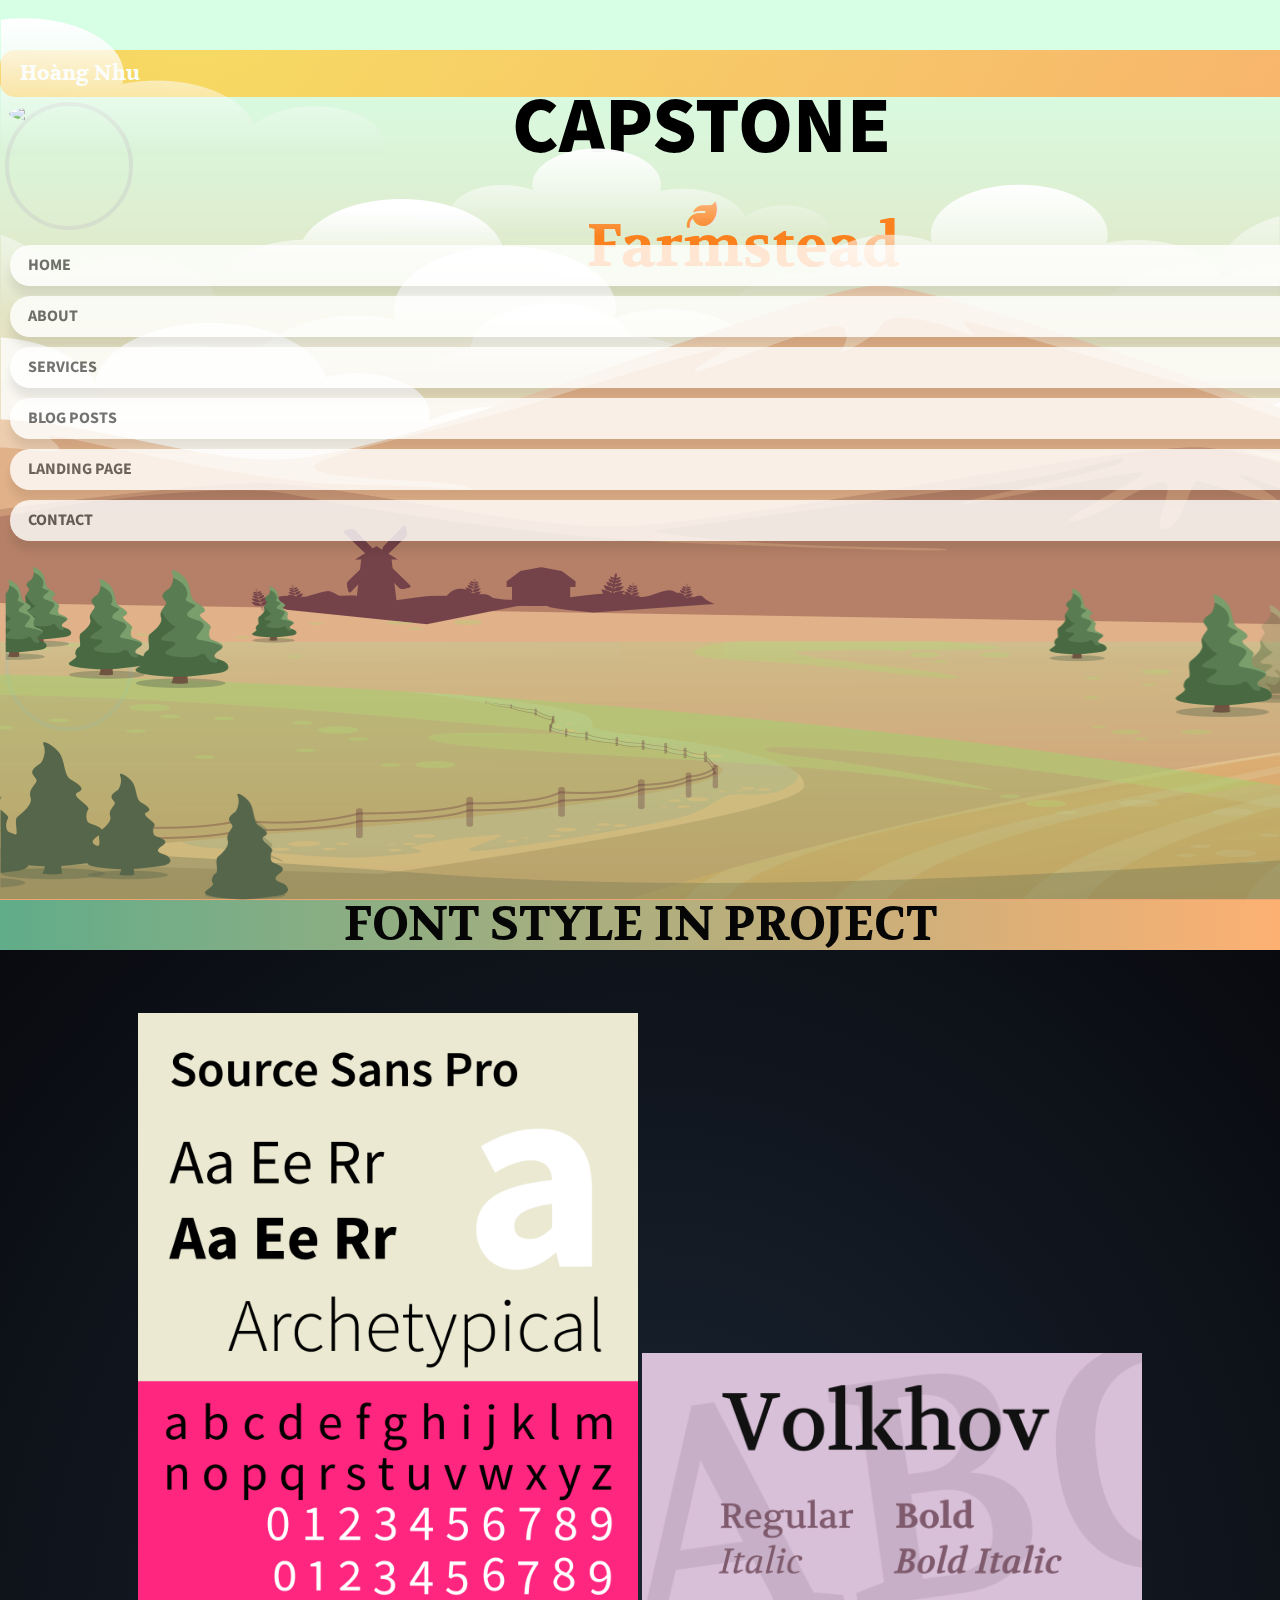
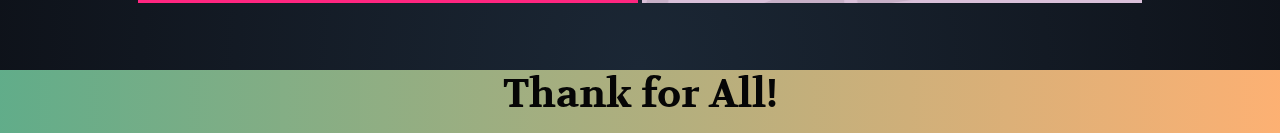
==== commit 5c183eb8: "fix navbar" ====
--- a/index.html
+++ b/index.html
@@ -120,20 +120,23 @@
     <div class="parallax">
       <div class="parallax-image" style="background-image: url('./img/parallax-css-trungquandev-02.jpg');">
       </div>
-      <div class="content">Hey there!</div>
+      <div class="content">
+        <h1 class="large-title py-5">FONT STYLE IN PROJECT</h1>
+      </div>
     </div>
     <div class="static">
       <div class="sub-content container-fluid d-flex justify-content-between">
-        <img class="px-5 mx-5" src="./src/img/welcome-page/font-opensans.jpeg" alt="" height="700px" />
-        <img class="px-5 mx-5" src="./src/img/welcome-page/font-volkhov.jpeg" alt="" height="700px" />
+        <img class="px-5 mx-5" src="./src/img/welcome-page/1200px-SourceSansPro-sample.svg.png" alt="" width="500px" />
+        <img class="px-5 mx-5" src="./src/img/welcome-page/font-volkhov.jpeg" alt="" width="500px" />
       </div>
     </div>
     <div class="parallax">
       <div class="parallax-image" style="background-image: url('./img/parallax-css-trungquandev-04.jpg');">
       </div>
-      <div class="content">From the Earth!</div>
+      <h1 class="large-title py-5">Thank for All!</h1>
     </div>
   </div>
+  <div id="hoangnhu"></div>
   <script src="./src/js/lib/Parallax_Scrolling.js"></script>
 </body>
 
--- a/src/css/page_css/index.css
+++ b/src/css/page_css/index.css
@@ -76,8 +76,9 @@
   padding-top: 50px;
 }
 .title_welcome h1 {
+  font-family: "Source Sans Pro", sans-serif;
   font-weight: 800;
-  font-size: 70px;
+  font-size: 80px;
 }
 .title_welcome .navbar .navbar-brand,
 .title_welcome .w3l-footer-16 a.logo {
@@ -86,7 +87,7 @@
   color: #fb811e;
   padding: 0px;
   position: relative;
-  left: 10%;
+  left: 11%;
 }
 .title_welcome .navbar .navbar-brand i,
 .title_welcome .w3l-footer-16 a.logo i {
@@ -309,7 +310,6 @@
   position: relative;
 }
 
-
 .static {
   height: 80vh;
   z-index: 999;
@@ -326,7 +326,7 @@
   background-position: center;
 }
 
-.content {
+.content .large-title{
   font-size: 6rem;
   transform: translateZ(1px) scale(0.5);
 }
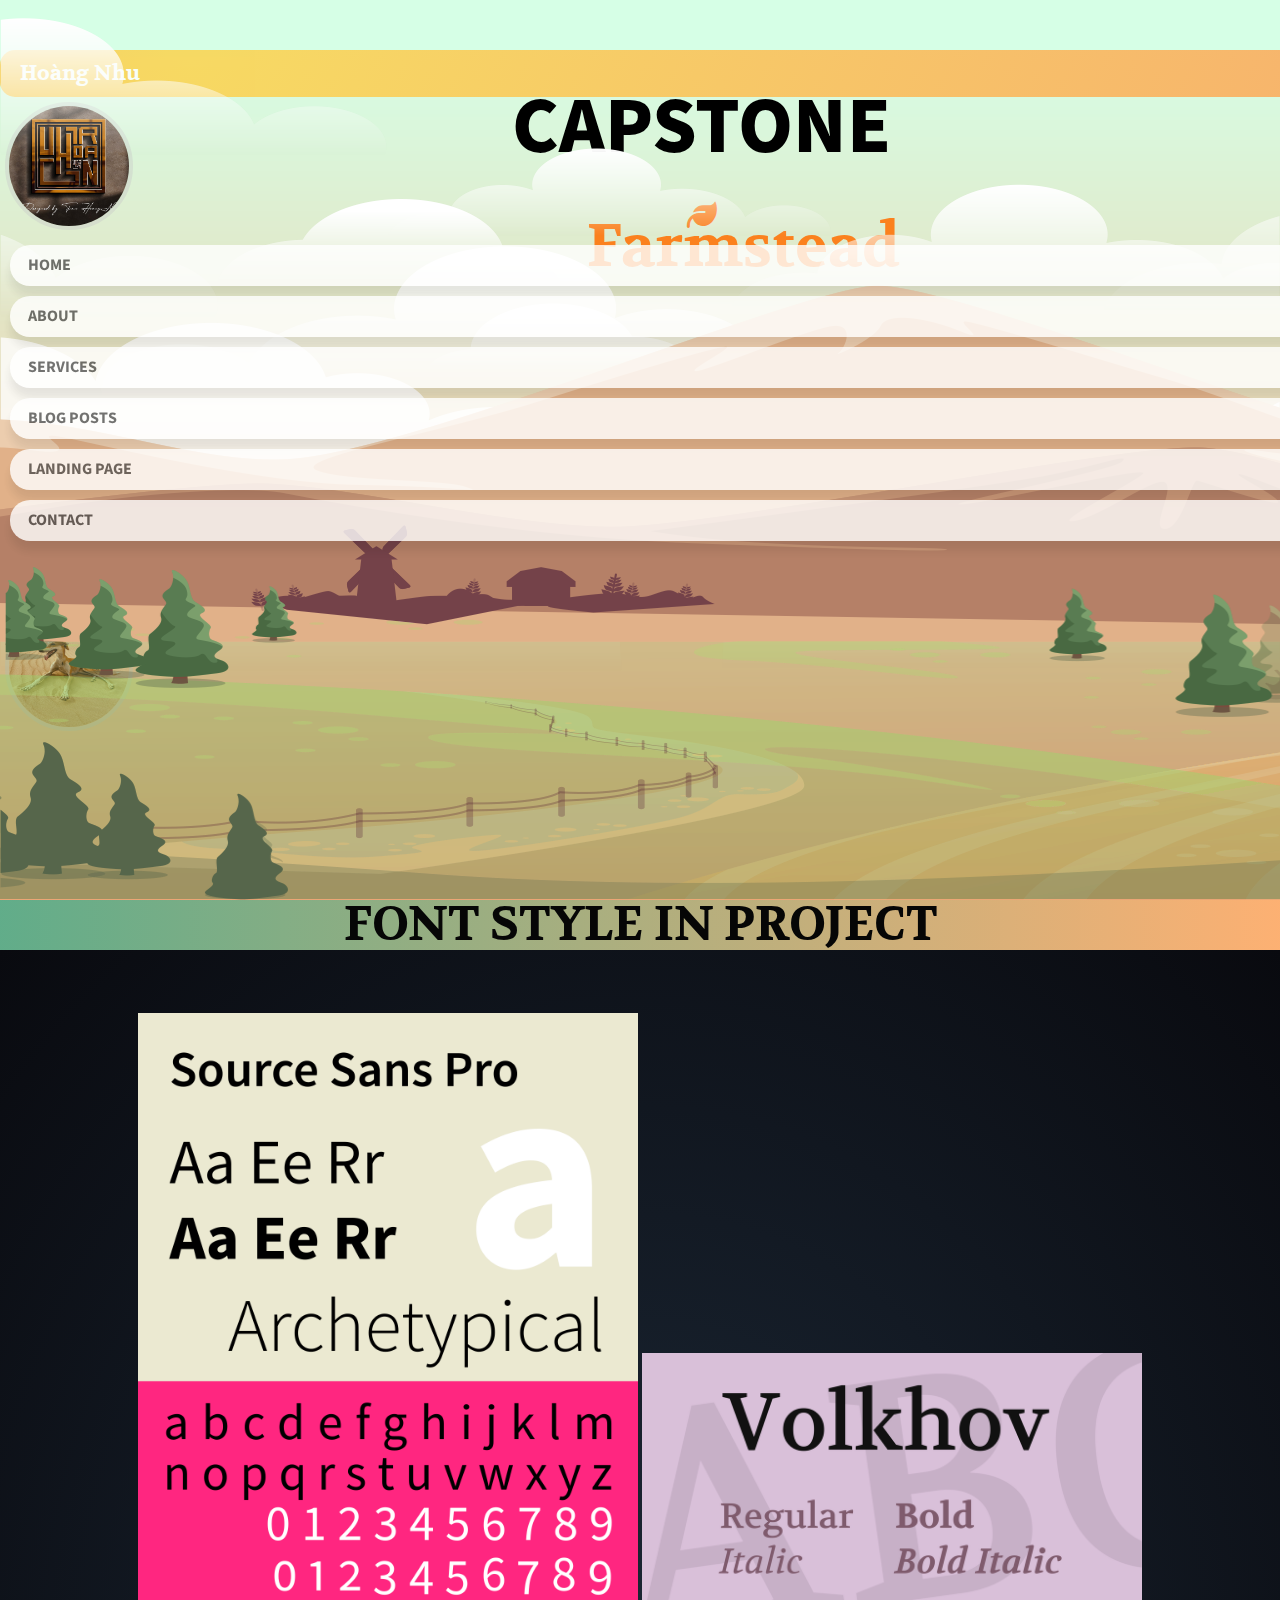
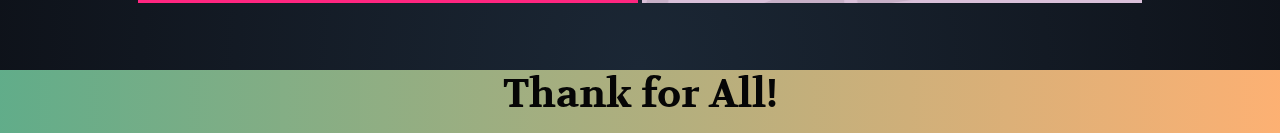
==== commit 5292f870: "fix avatar" ====
--- a/index.html
+++ b/index.html
@@ -5,6 +5,7 @@
   <meta charset="UTF-8" />
   <meta http-equiv="X-UA-Compatible" content="IE=edge" />
   <meta name="viewport" content="width=device-width, initial-scale=1.0" />
+  <link rel="shortcut icon" type="image/png" href="./src/img/favicon.png"/>
   <title>farmStead CapStone</title>
   <!-- CSS LIBRARY -->
   <link rel="preconnect" href="https://fonts.googleapis.com" />
@@ -61,7 +62,7 @@
         <nav class="navbar navbar-expand-lg stroke">
           <h1>
             <a class="navbar-brand index-responsive-color d-flex align-items-center"
-              href="https://wp.w3layouts.com/farmstead/">
+              href="./src/page/home.html">
               Farmstead <i class="fa fa-leaf" aria-hidden="true"></i> </a>
           </h1>
       </div>
@@ -72,7 +73,7 @@
           <h3>Hoàng Nhu</h3>
           <a href="https://www.facebook.com/TranHoangNhu1997/" class="circle">
             <img height="120" width="120"
-              src="https://scontent.fsgn3-1.fna.fbcdn.net/v/t39.30808-6/281866183_2297735823701368_128631764419676793_n.jpg?_nc_cat=111&ccb=1-7&_nc_sid=09cbfe&_nc_ohc=3ClM0rTJk5sAX9BjRwn&_nc_ht=scontent.fsgn3-1.fna&oh=00_AT_wHp-cDJb-hNVedwatbSl7-VPVDvy_gXyv_Kd_ZMeVRg&oe=62D4527D"
+              src="./src/img/welcome-page/logo_nhu.png"
               alt="Hoang Nhu" />
           </a>
         </div>
@@ -109,7 +110,7 @@
           <h3>Minh Luân</h3>
           <a href="https://www.facebook.com/thanhthien.thattha/" class="circle">
             <img height="120" width="120"
-              src="https://img.nhandan.com.vn/Files/Images/2020/07/26/giai_ba_dong_vat-1595747791210.jpg"
+              src="./src/img/welcome-page/giai_ba_dong_vat-1595747791210.jpg"
               alt="Minh Luan" />
           </a>
         </div>
